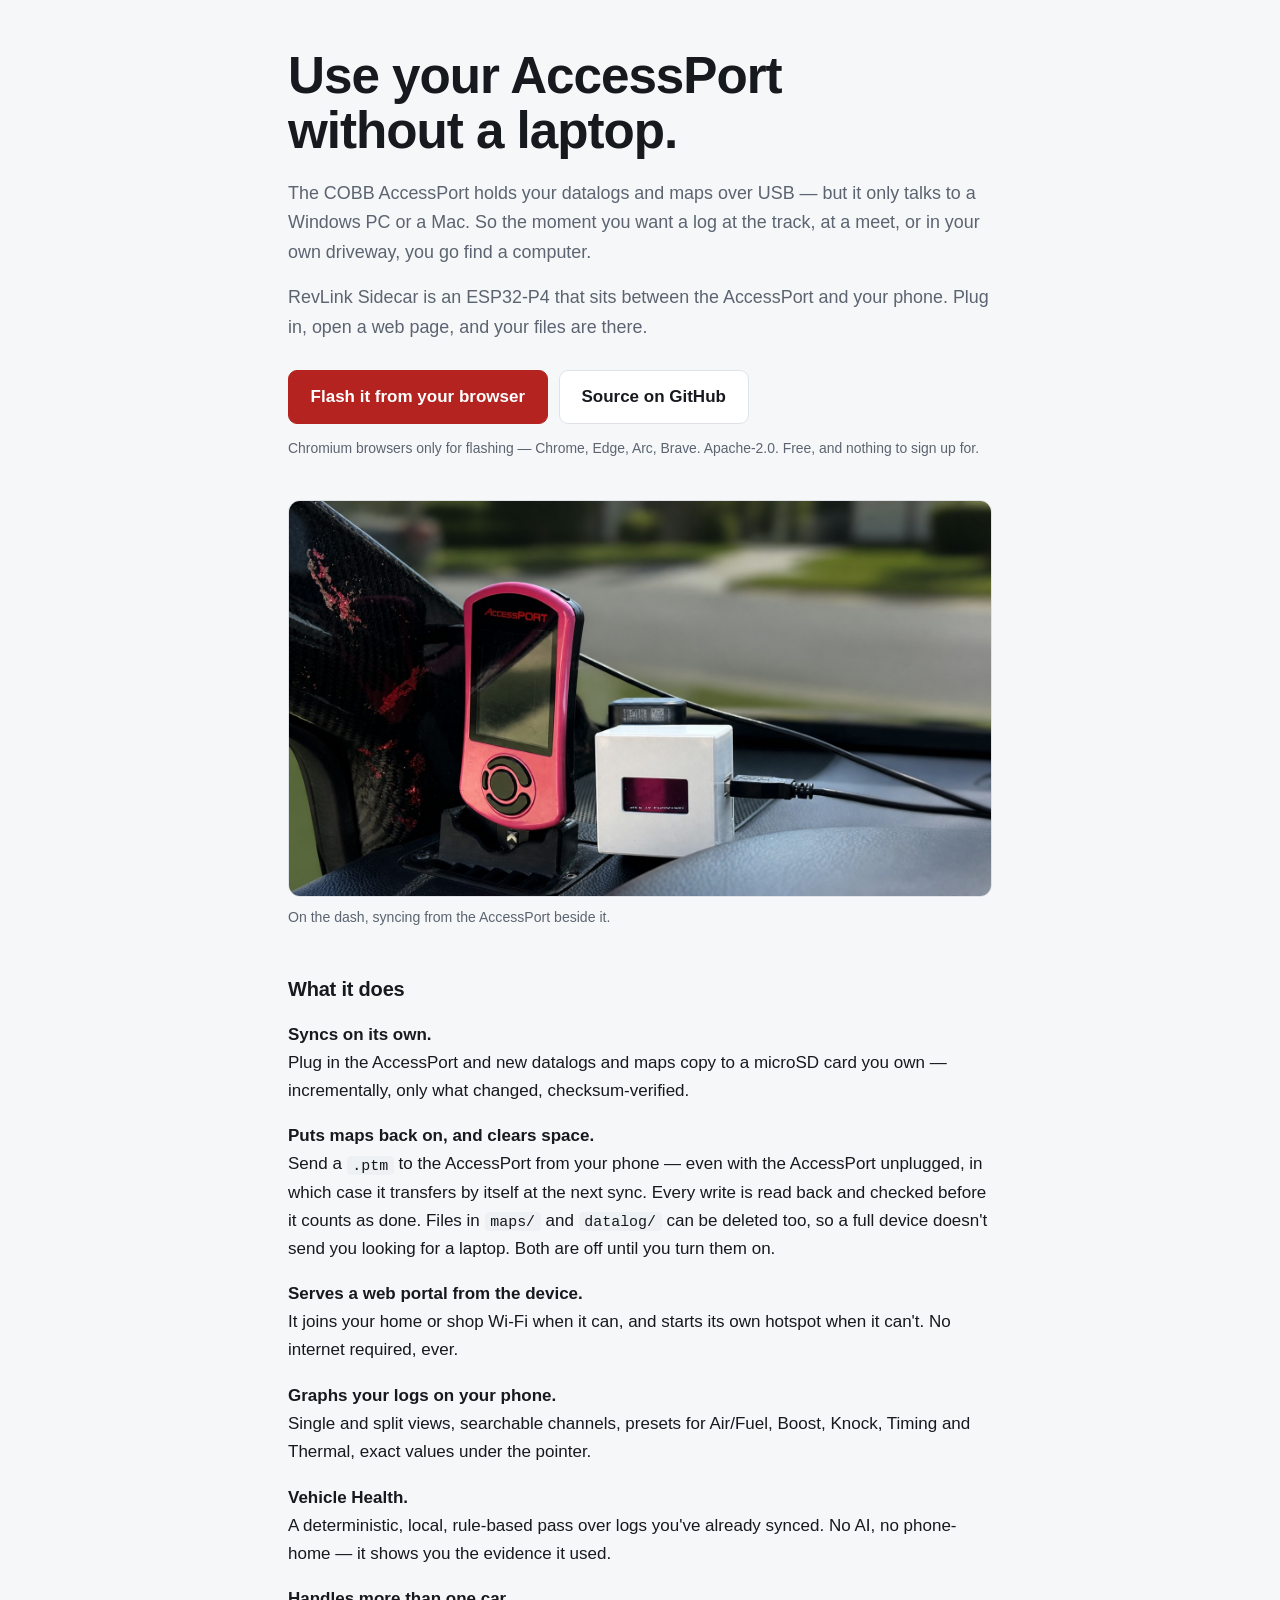
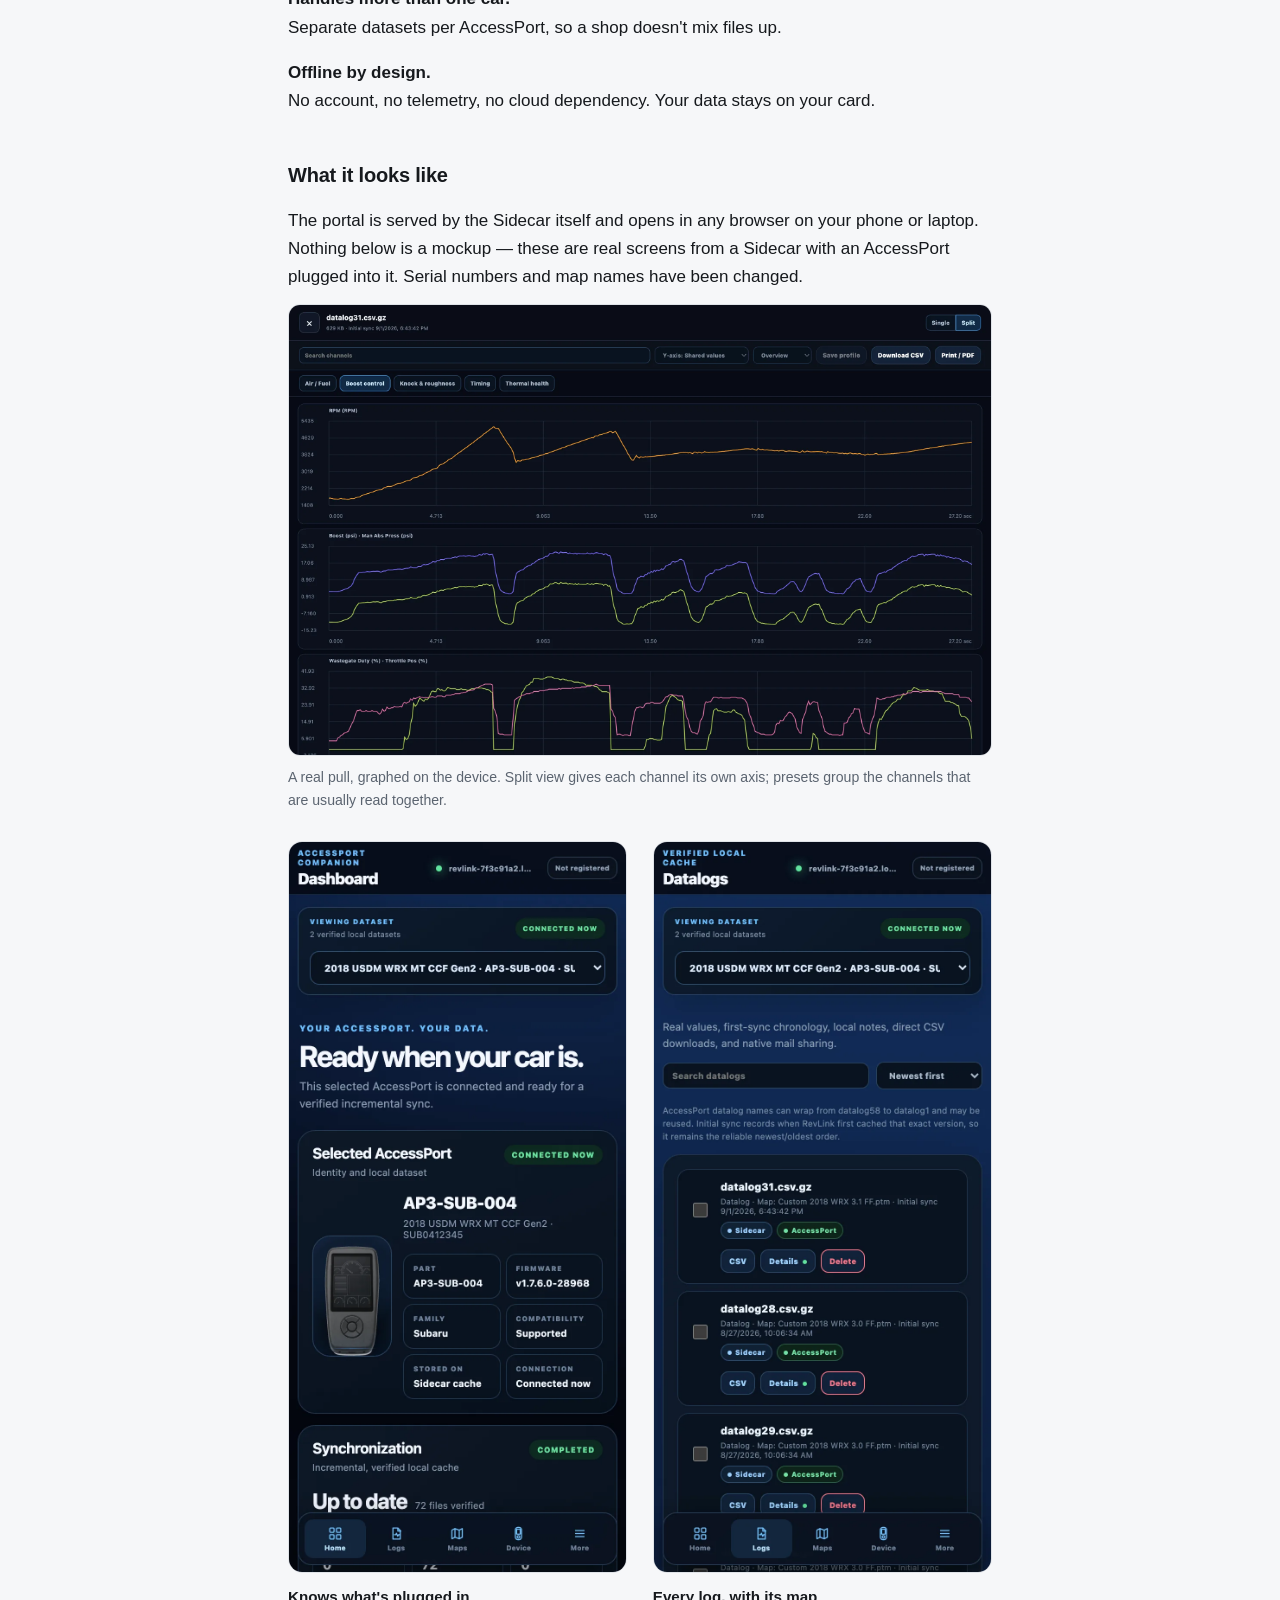
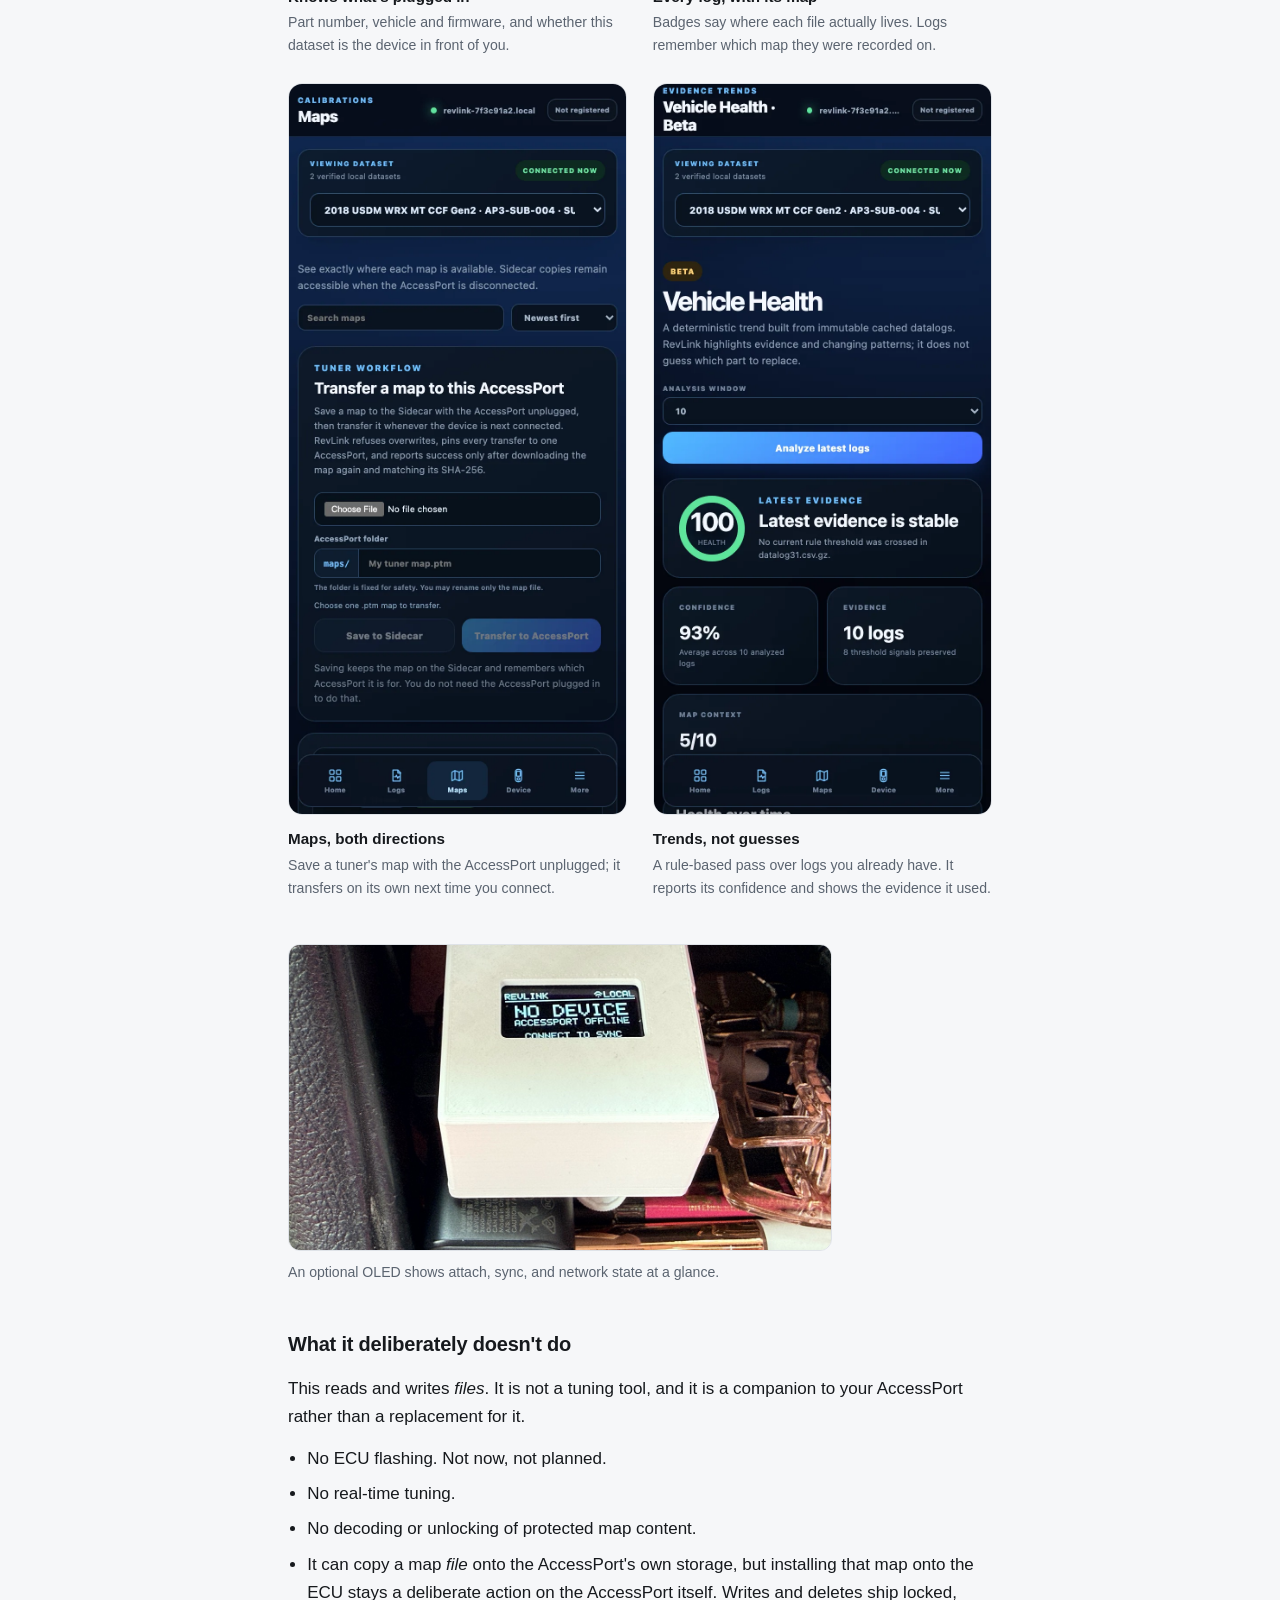
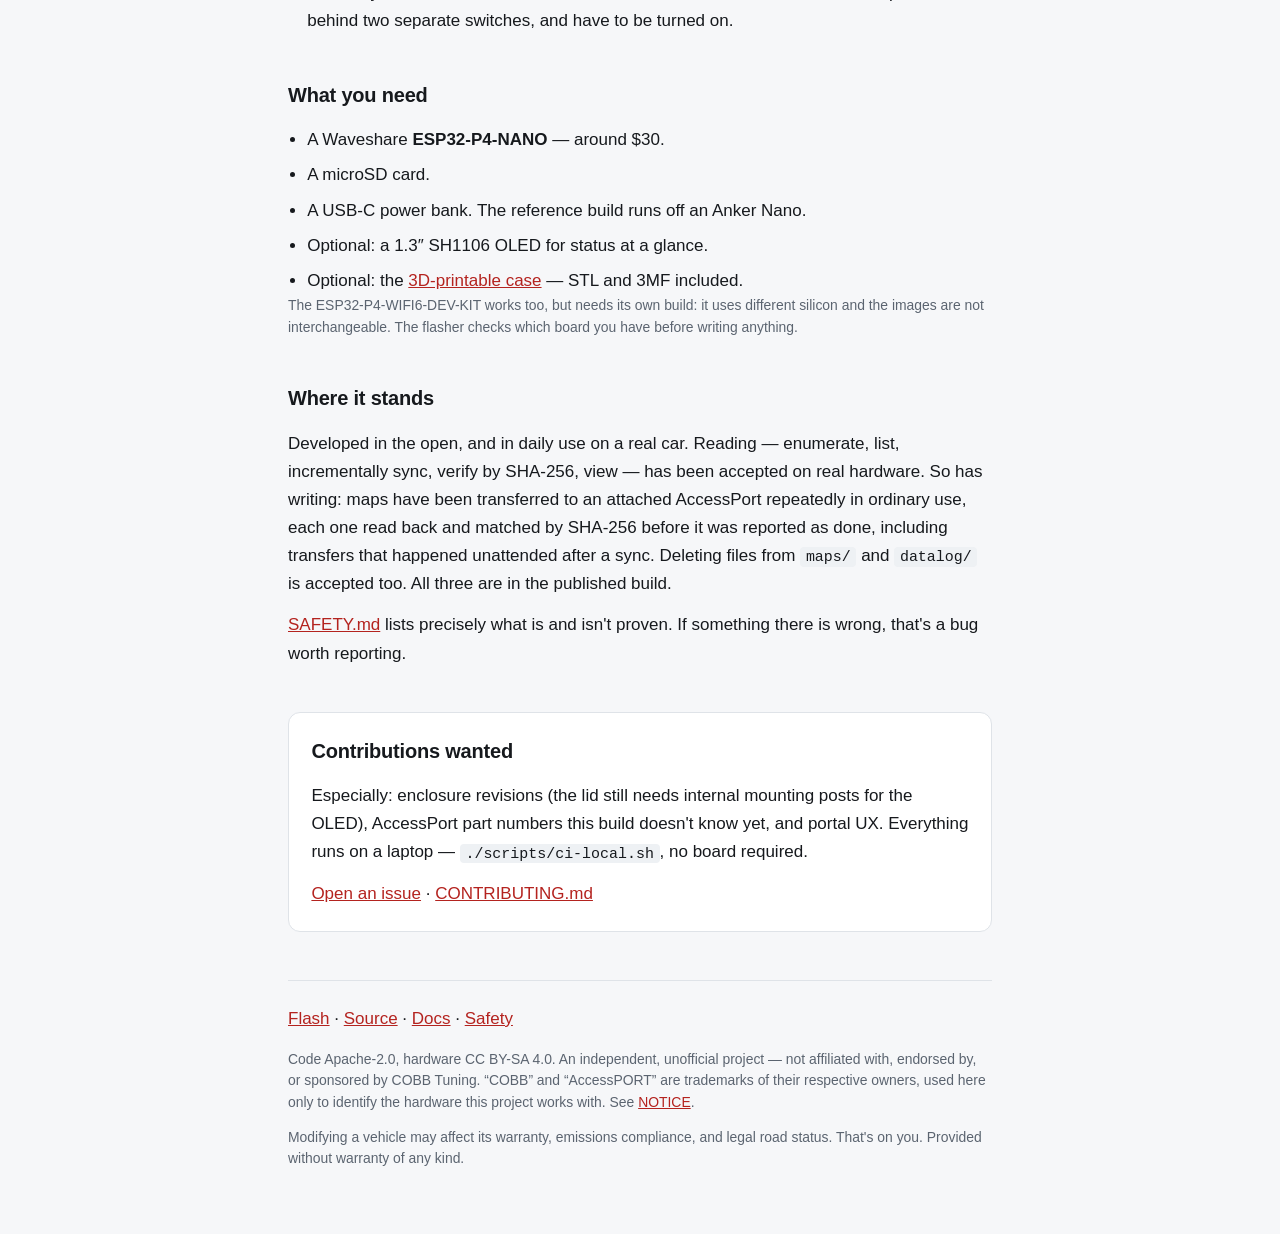
==== web/site/index.html @ 5ae6c4ac "Show the portal on the landing page The page described the software and showed only the hardware, so" ====
<!doctype html>
<html lang="en">
<head>
<meta charset="utf-8">
<meta name="viewport" content="width=device-width, initial-scale=1">
<title>RevLink Sidecar — use your AccessPort without a laptop</title>
<meta name="description" content="An open-source ESP32-P4 that syncs your COBB AccessPort datalogs and maps to microSD and serves them to your phone. No PC, no cloud.">
<meta property="og:title" content="RevLink Sidecar">
<meta property="og:description" content="Use your AccessPort without a laptop. Open-source ESP32-P4 firmware, 3D-printable case, flash it from your browser.">
<meta property="og:type" content="website">
<meta property="og:image" content="assets/sidecar-hero.jpg">
<meta name="twitter:card" content="summary_large_image">
<link rel="stylesheet" href="style.css">
</head>
<body>

<main>

  <header class="hero">
    <h1>Use your AccessPort<br>without a laptop.</h1>
    <p class="lede">
      The COBB AccessPort holds your datalogs and maps over USB — but it only
      talks to a Windows PC or a Mac. So the moment you want a log at the
      track, at a meet, or in your own driveway, you go find a computer.
    </p>
    <p class="lede">
      RevLink Sidecar is an ESP32-P4 that sits between the AccessPort and your
      phone. Plug in, open a web page, and your files are there.
    </p>

    <div class="cta">
      <a class="button primary" href="flash/">Flash it from your browser</a>
      <a class="button" href="https://github.com/noelmom/revlink-sidecar">Source on GitHub</a>
    </div>
    <p class="fine">
      Chromium browsers only for flashing — Chrome, Edge, Arc, Brave.
      Apache-2.0. Free, and nothing to sign up for.
    </p>
  </header>

  <figure class="shot">
    <img src="assets/sidecar-hero.jpg" width="1600" height="900"
         alt="A RevLink Sidecar in a printed white case sitting on a car's dashboard next to a pink COBB AccessPort, connected by a USB cable.">
    <figcaption>On the dash, syncing from the AccessPort beside it.</figcaption>
  </figure>

  <section>
    <h2>What it does</h2>
    <ul class="features">
      <li>
        <strong>Syncs on its own.</strong>
        Plug in the AccessPort and new datalogs and maps copy to a microSD card
        you own — incrementally, only what changed, checksum-verified.
      </li>
      <li>
        <strong>Puts maps back on, and clears space.</strong>
        Send a <code>.ptm</code> to the AccessPort from your phone — even with
        the AccessPort unplugged, in which case it transfers by itself at the
        next sync. Every write is read back and checked before it counts as
        done. Files in <code>maps/</code> and <code>datalog/</code> can be
        deleted too, so a full device doesn't send you looking for a laptop.
        Both are off until you turn them on.
      </li>
      <li>
        <strong>Serves a web portal from the device.</strong>
        It joins your home or shop Wi-Fi when it can, and starts its own
        hotspot when it can't. No internet required, ever.
      </li>
      <li>
        <strong>Graphs your logs on your phone.</strong>
        Single and split views, searchable channels, presets for Air/Fuel,
        Boost, Knock, Timing and Thermal, exact values under the pointer.
      </li>
      <li>
        <strong>Vehicle Health.</strong>
        A deterministic, local, rule-based pass over logs you've already
        synced. No AI, no phone-home — it shows you the evidence it used.
      </li>
      <li>
        <strong>Handles more than one car.</strong>
        Separate datasets per AccessPort, so a shop doesn't mix files up.
      </li>
      <li>
        <strong>Offline by design.</strong>
        No account, no telemetry, no cloud dependency. Your data stays on your
        card.
      </li>
    </ul>
  </section>

  <section>
    <h2>What it looks like</h2>
    <p>
      The portal is served by the Sidecar itself and opens in any browser on
      your phone or laptop. Nothing below is a mockup — these are real screens
      from a Sidecar with an AccessPort plugged into it. Serial numbers and map
      names have been changed.
    </p>

    <figure class="shot wide">
      <img src="assets/ui-graph.webp" width="2000" height="1281" loading="lazy"
           alt="The datalog grapher showing three stacked charts from one pull: RPM climbing through two gear changes, boost and manifold pressure, and wastegate duty against throttle position.">
      <figcaption>
        A real pull, graphed on the device. Split view gives each channel its
        own axis; presets group the channels that are usually read together.
      </figcaption>
    </figure>

    <ul class="screens">
      <li>
        <img src="assets/ui-dashboard.webp" width="780" height="1688" loading="lazy"
             alt="Dashboard showing the connected AccessPort, its part number, vehicle and firmware, and a completed synchronization of 72 verified files.">
        <span class="cap"><strong>Knows what's plugged in</strong>
          Part number, vehicle and firmware, and whether this dataset is the
          device in front of you.</span>
      </li>
      <li>
        <img src="assets/ui-datalogs.webp" width="780" height="1688" loading="lazy"
             alt="Datalog list, each row badged Sidecar and AccessPort, showing which map each log was recorded on, with CSV, Details and Delete buttons.">
        <span class="cap"><strong>Every log, with its map</strong>
          Badges say where each file actually lives. Logs remember which map
          they were recorded on.</span>
      </li>
      <li>
        <img src="assets/ui-maps.webp" width="780" height="1688" loading="lazy"
             alt="Maps tab with a tuner workflow card: choose a .ptm file, save it to the Sidecar, or transfer it to the connected AccessPort.">
        <span class="cap"><strong>Maps, both directions</strong>
          Save a tuner's map with the AccessPort unplugged; it transfers on its
          own next time you connect.</span>
      </li>
      <li>
        <img src="assets/ui-health.webp" width="780" height="1688" loading="lazy"
             alt="Vehicle Health showing a health score of 100, 93 percent confidence across 10 analyzed logs, and 8 preserved threshold signals.">
        <span class="cap"><strong>Trends, not guesses</strong>
          A rule-based pass over logs you already have. It reports its
          confidence and shows the evidence it used.</span>
      </li>
    </ul>
  </section>

  <figure class="shot narrow">
    <img src="assets/sidecar-oled.jpg" width="1200" height="900" loading="lazy"
         alt="Close-up of the printed case showing a small OLED reading REVLINK, NO DEVICE, ACCESSPORT OFFLINE, CONNECT TO SYNC.">
    <figcaption>An optional OLED shows attach, sync, and network state at a glance.</figcaption>
  </figure>

  <section>
    <h2>What it deliberately doesn't do</h2>
    <p>
      This reads and writes <em>files</em>. It is not a tuning tool, and it is
      a companion to your AccessPort rather than a replacement for it.
    </p>
    <ul class="plain">
      <li>No ECU flashing. Not now, not planned.</li>
      <li>No real-time tuning.</li>
      <li>No decoding or unlocking of protected map content.</li>
      <li>
        It can copy a map <em>file</em> onto the AccessPort's own storage, but
        installing that map onto the ECU stays a deliberate action on the
        AccessPort itself. Writes and deletes ship locked, behind two separate
        switches, and have to be turned on.
      </li>
    </ul>
  </section>

  <section>
    <h2>What you need</h2>
    <ul class="plain">
      <li>A Waveshare <strong>ESP32-P4-NANO</strong> — around $30.</li>
      <li>A microSD card.</li>
      <li>A USB-C power bank. The reference build runs off an Anker Nano.</li>
      <li>Optional: a 1.3&Prime; SH1106 OLED for status at a glance.</li>
      <li>
        Optional: the
        <a href="https://github.com/noelmom/revlink-sidecar/tree/main/hardware/nano-enclosure">3D-printable case</a>
        — STL and 3MF included.
      </li>
    </ul>
    <p class="fine">
      The ESP32-P4-WIFI6-DEV-KIT works too, but needs its own build: it uses
      different silicon and the images are not interchangeable. The flasher
      checks which board you have before writing anything.
    </p>
  </section>

  <section>
    <h2>Where it stands</h2>
    <p>
      Developed in the open, and in daily use on a real car. Reading —
      enumerate, list, incrementally sync, verify by SHA-256, view — has been
      accepted on real hardware. So has writing: maps have been transferred to
      an attached AccessPort repeatedly in ordinary use, each one read back and
      matched by SHA-256 before it was reported as done, including transfers
      that happened unattended after a sync. Deleting files from
      <code>maps/</code> and <code>datalog/</code> is accepted too. All three
      are in the published build.
    </p>
    <p>
      <a href="https://github.com/noelmom/revlink-sidecar/blob/main/SAFETY.md">SAFETY.md</a>
      lists precisely what is and isn't proven. If something there is wrong,
      that's a bug worth reporting.
    </p>
  </section>

  <section class="help">
    <h2>Contributions wanted</h2>
    <p>
      Especially: enclosure revisions (the lid still needs internal mounting
      posts for the OLED), AccessPort part numbers this build doesn't know
      yet, and portal UX. Everything runs on a laptop —
      <code>./scripts/ci-local.sh</code>, no board required.
    </p>
    <p>
      <a href="https://github.com/noelmom/revlink-sidecar/issues">Open an issue</a>
      ·
      <a href="https://github.com/noelmom/revlink-sidecar/blob/main/CONTRIBUTING.md">CONTRIBUTING.md</a>
    </p>
  </section>

  <footer>
    <p>
      <a href="flash/">Flash</a> ·
      <a href="https://github.com/noelmom/revlink-sidecar">Source</a> ·
      <a href="https://github.com/noelmom/revlink-sidecar/tree/main/docs">Docs</a> ·
      <a href="https://github.com/noelmom/revlink-sidecar/blob/main/SAFETY.md">Safety</a>
    </p>
    <p class="fine">
      Code Apache-2.0, hardware CC BY-SA 4.0. An independent, unofficial
      project — not affiliated with, endorsed by, or sponsored by COBB Tuning.
      &ldquo;COBB&rdquo; and &ldquo;AccessPORT&rdquo; are trademarks of their
      respective owners, used here only to identify the hardware this project
      works with. See
      <a href="https://github.com/noelmom/revlink-sidecar/blob/main/NOTICE">NOTICE</a>.
    </p>
    <p class="fine">
      Modifying a vehicle may affect its warranty, emissions compliance, and
      legal road status. That's on you. Provided without warranty of any kind.
    </p>
  </footer>

</main>
</body>
</html>
---- web/site/style.css ----
:root {
  color-scheme: light dark;
  --bg: #f6f7f9;
  --panel: #ffffff;
  --ink: #16191d;
  --muted: #5b6470;
  --line: #dfe3e8;
  --accent: #b4231f;
  --accent-ink: #ffffff;
  --code: #eef1f4;
}

@media (prefers-color-scheme: dark) {
  :root {
    --bg: #14171a;
    --panel: #1c2024;
    --ink: #e8eaed;
    --muted: #98a2ae;
    --line: #2c3238;
    --accent: #e04a44;
    --accent-ink: #14171a;
    --code: #23282d;
  }
}

* { box-sizing: border-box; }

body {
  margin: 0;
  padding: 3rem 1.25rem 4rem;
  background: var(--bg);
  color: var(--ink);
  font: 17px/1.65 -apple-system, BlinkMacSystemFont, "Segoe UI", Roboto,
    "Helvetica Neue", Arial, sans-serif;
}

main { max-width: 44rem; margin: 0 auto; }

.hero { margin-bottom: 2.5rem; }

h1 {
  font-size: clamp(2.1rem, 6vw, 3.2rem);
  line-height: 1.08;
  letter-spacing: -0.02em;
  margin: 0 0 1.25rem;
}

h2 {
  font-size: 1.25rem;
  letter-spacing: -0.01em;
  margin: 0 0 .9rem;
}

.lede {
  font-size: 1.12rem;
  color: var(--muted);
  margin: 0 0 1rem;
}

section { margin-bottom: 2.75rem; }

p { margin: 0 0 .85rem; }
p:last-child { margin-bottom: 0; }

a { color: var(--accent); }

.cta {
  display: flex;
  gap: .7rem;
  flex-wrap: wrap;
  margin: 1.75rem 0 .85rem;
}

.button {
  display: inline-block;
  font-weight: 650;
  text-decoration: none;
  padding: .75rem 1.35rem;
  border-radius: 9px;
  border: 1px solid var(--line);
  background: var(--panel);
  color: var(--ink);
}

.button:hover { border-color: var(--muted); }

.button.primary {
  background: var(--accent);
  border-color: var(--accent);
  color: var(--accent-ink);
}

.shot {
  margin: 0 0 2.75rem;
}

.shot img {
  display: block;
  width: 100%;
  height: auto;
  border-radius: 12px;
  border: 1px solid var(--line);
}

.shot.narrow { max-width: 34rem; }

/* Screenshot tour. The phone shots are tall and narrow, so they go in a grid
   that collapses to one column rather than being scaled down until the text
   inside them is unreadable. */
.screens {
  display: grid;
  gap: 1.6rem;
  grid-template-columns: repeat(auto-fit, minmax(15rem, 1fr));
  margin: 0;
  padding: 0;
  list-style: none;
}

.screens li { margin: 0; }

.screens img {
  display: block;
  width: 100%;
  height: auto;
  border-radius: 14px;
  border: 1px solid var(--line);
  background: #0a0f16;
}

.screens .cap {
  display: block;
  margin-top: .7rem;
  font-size: .88rem;
  color: var(--muted);
}

.screens .cap strong {
  display: block;
  color: var(--ink);
  font-size: .95rem;
  margin-bottom: .15rem;
}

/* The grapher is a wide shot; give it the full column above the phone grid. */
.shot.wide { margin-bottom: 1.8rem; }

figcaption {
  margin-top: .6rem;
  font-size: .88rem;
  color: var(--muted);
}

ul.features {
  list-style: none;
  margin: 0;
  padding: 0;
  display: grid;
  gap: 1.1rem;
}

ul.features strong { display: block; }

ul.plain { margin: 0; padding-left: 1.2rem; }
ul.plain li { margin-bottom: .45rem; }
ul.plain li:last-child { margin-bottom: 0; }

code {
  background: var(--code);
  padding: .12em .38em;
  border-radius: 4px;
  font-family: ui-monospace, SFMono-Regular, Menlo, Consolas, monospace;
  font-size: .88em;
}

.help {
  background: var(--panel);
  border: 1px solid var(--line);
  border-radius: 12px;
  padding: 1.4rem;
}

.fine {
  font-size: .87rem;
  color: var(--muted);
  line-height: 1.55;
}

footer {
  border-top: 1px solid var(--line);
  padding-top: 1.5rem;
  margin-top: 3rem;
}

footer p:first-child { margin-bottom: 1rem; }
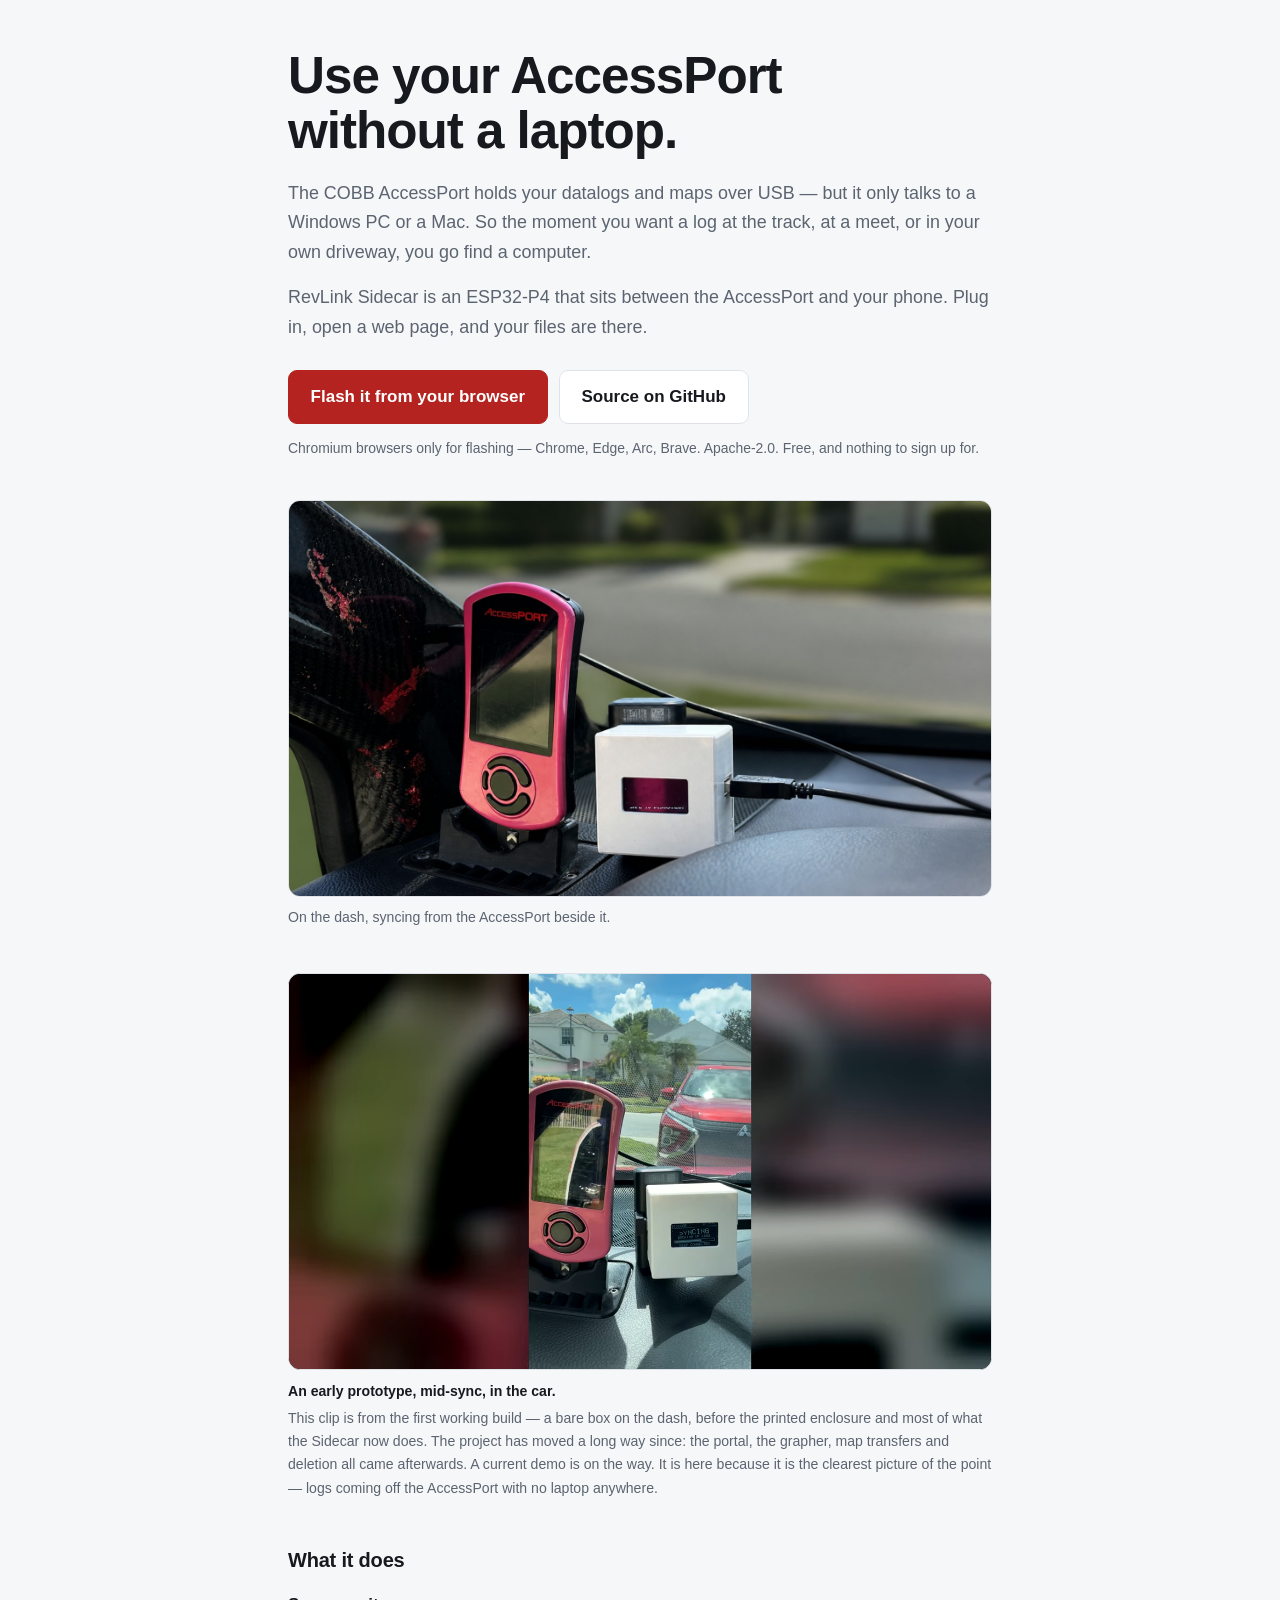
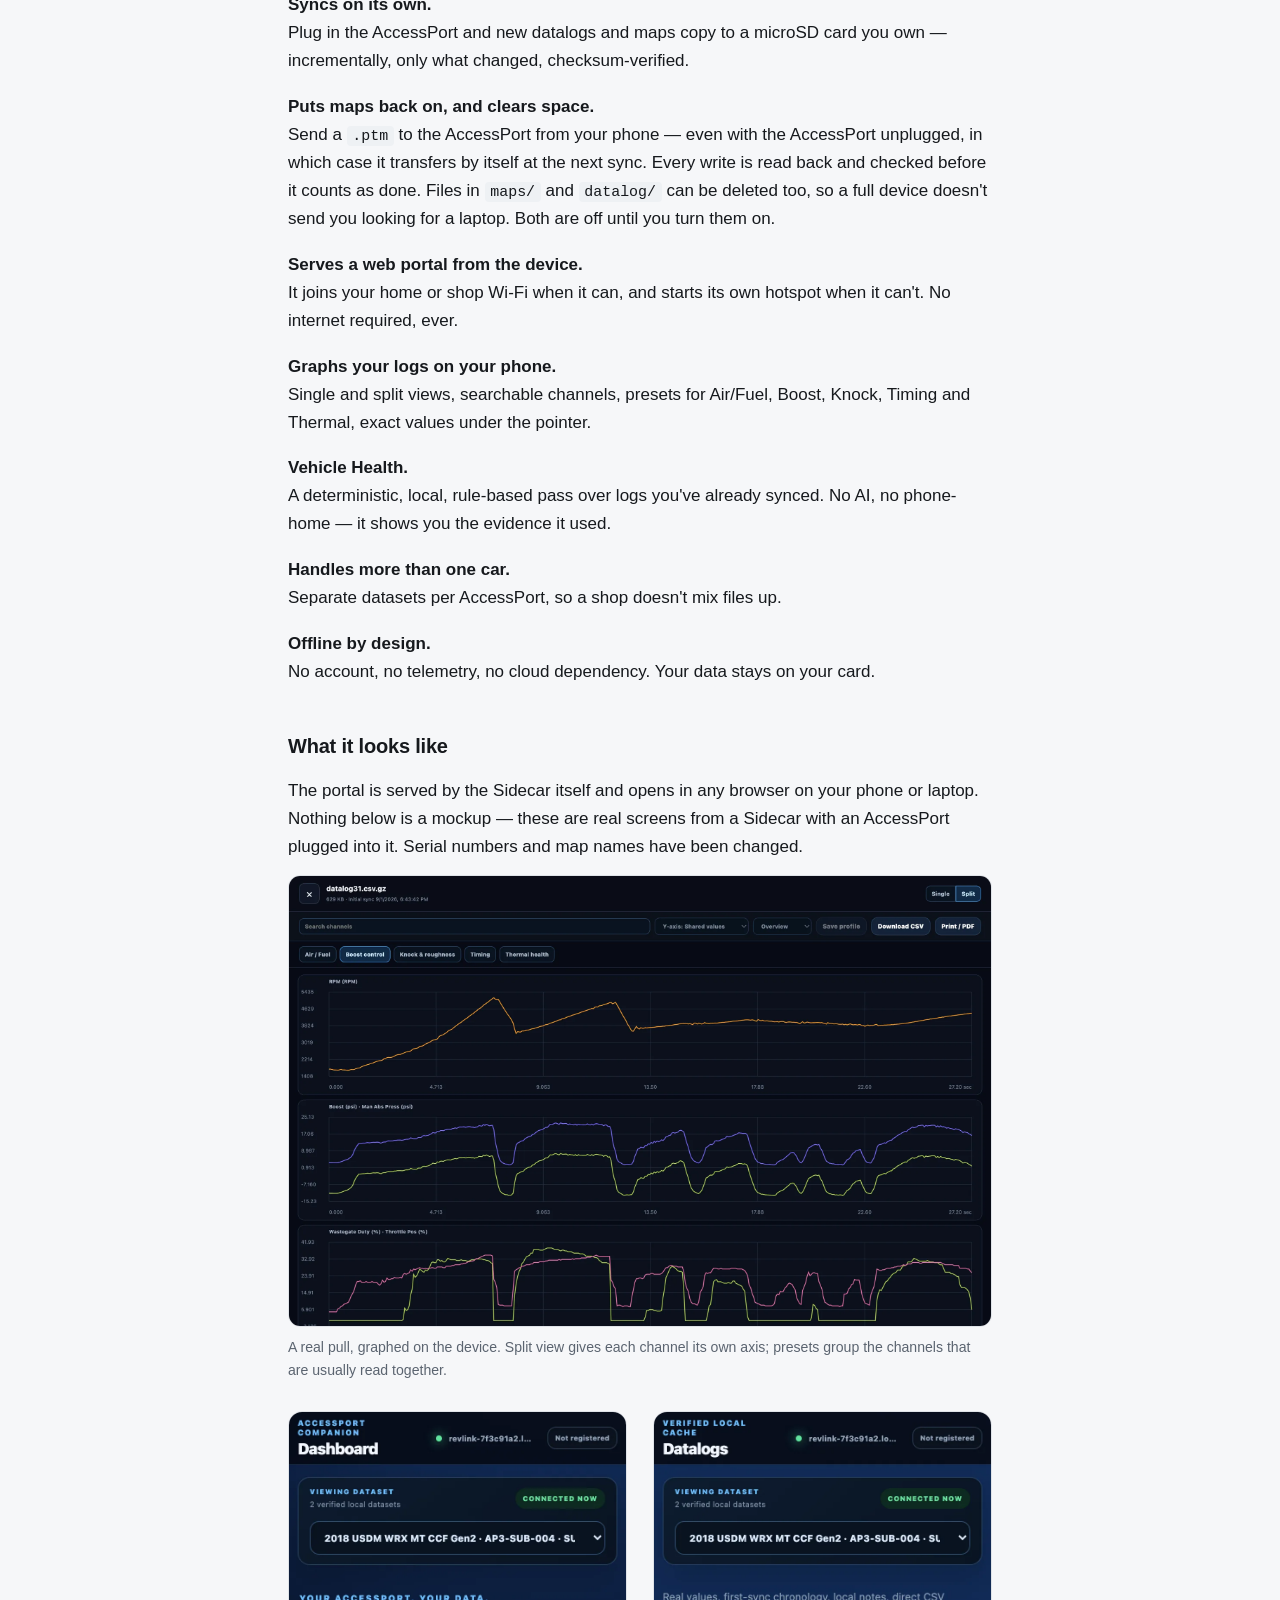
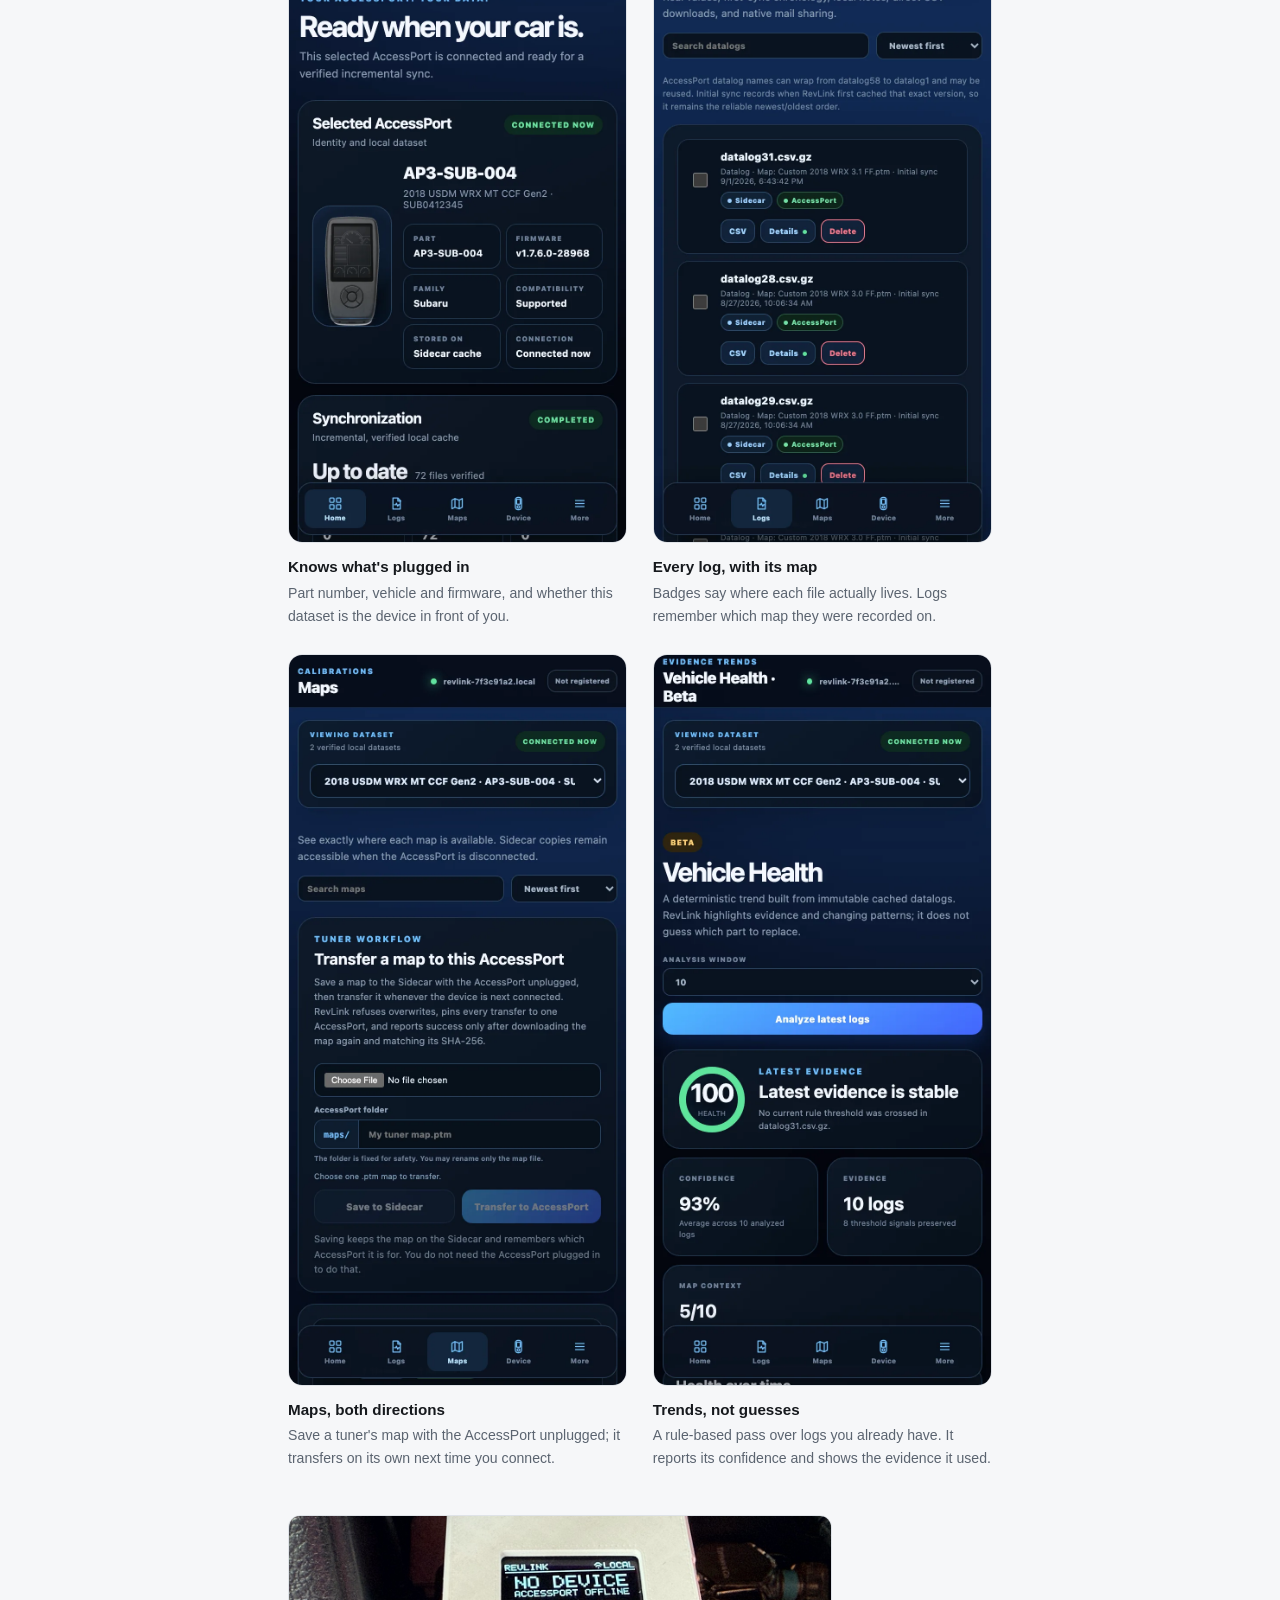
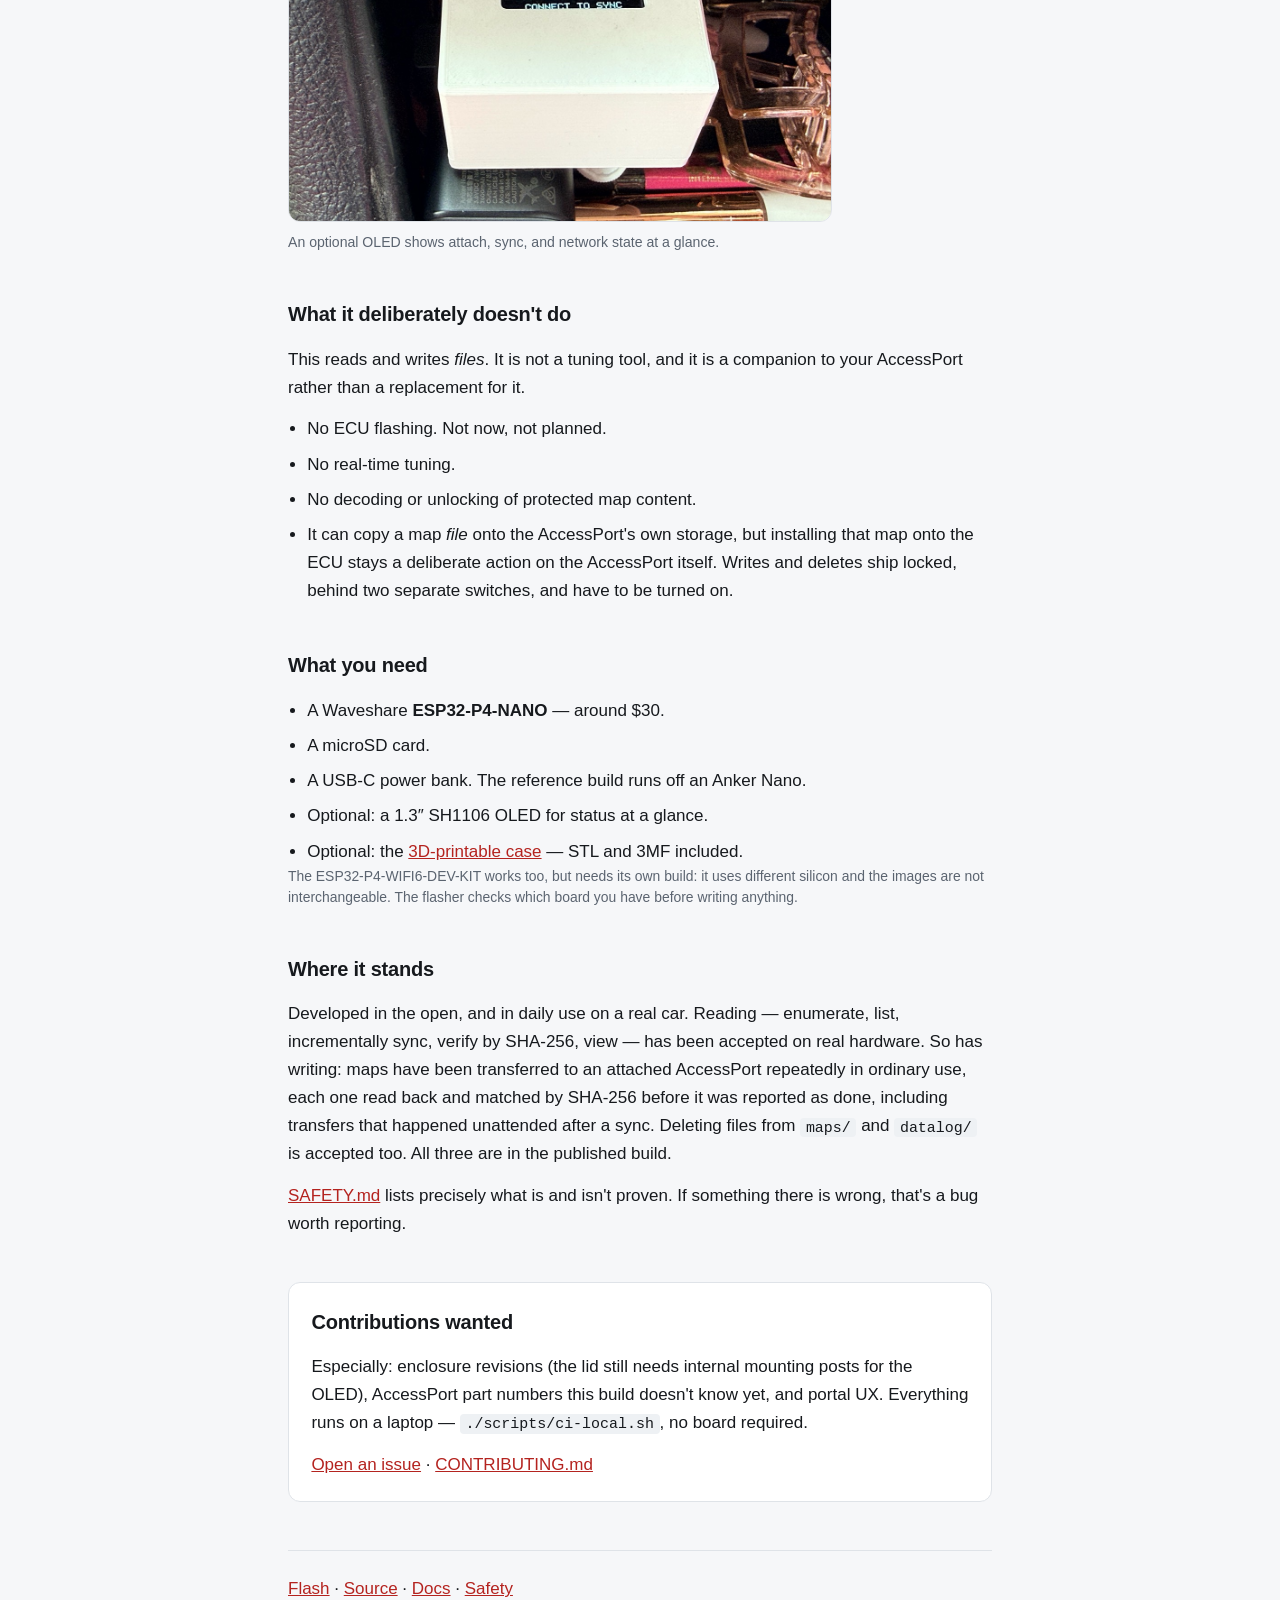
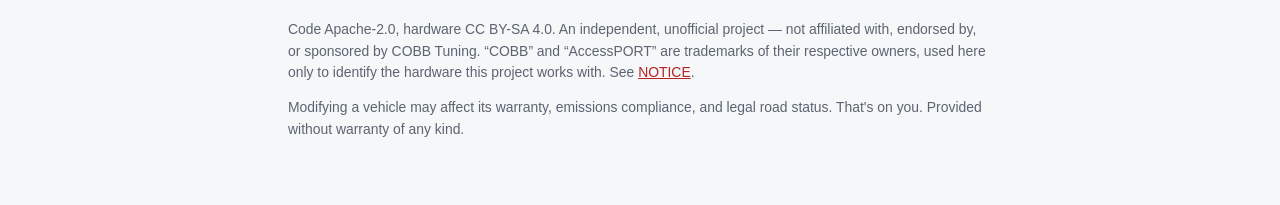
==== commit bee7413e: "Put the sync clip on the landing page, labelled as the early build it is Nine seconds of a Sidecar o" ====
--- a/web/site/index.html
+++ b/web/site/index.html
@@ -44,6 +44,28 @@
     <figcaption>On the dash, syncing from the AccessPort beside it.</figcaption>
   </figure>
 
+  <figure class="shot clip">
+    <video
+      poster="assets/sidecar-sync-poster.webp"
+      width="1280" height="720"
+      autoplay muted loop playsinline preload="metadata"
+      aria-label="A Sidecar prototype on a car dashboard, cabled to a COBB AccessPort. Its small display reads REVLINK, SYNCING, BACKING UP LOGS, with a progress bar and the words KEEP CONNECTED.">
+      <source src="assets/sidecar-sync.webm" type="video/webm">
+      <source src="assets/sidecar-sync.mp4" type="video/mp4">
+      A Sidecar syncing from an AccessPort in a car, its display reading
+      SYNCING — BACKING UP LOGS.
+    </video>
+    <figcaption>
+      <strong>An early prototype, mid-sync, in the car.</strong>
+      This clip is from the first working build — a bare box on the dash, before
+      the printed enclosure and most of what the Sidecar now does. The project
+      has moved a long way since: the portal, the grapher, map transfers and
+      deletion all came afterwards. A current demo is on the way. It is here
+      because it is the clearest picture of the point — logs coming off the
+      AccessPort with no laptop anywhere.
+    </figcaption>
+  </figure>
+
   <section>
     <h2>What it does</h2>
     <ul class="features">
--- a/web/site/style.css
+++ b/web/site/style.css
@@ -104,6 +104,21 @@
 
 .shot.narrow { max-width: 34rem; }
 
+.shot.clip video {
+  display: block;
+  width: 100%;
+  height: auto;
+  border-radius: 12px;
+  border: 1px solid var(--line);
+  background: #000;
+}
+
+.shot.clip figcaption strong {
+  display: block;
+  color: var(--ink);
+  margin-bottom: .25rem;
+}
+
 /* Screenshot tour. The phone shots are tall and narrow, so they go in a grid
    that collapses to one column rather than being scaled down until the text
    inside them is unreadable. */
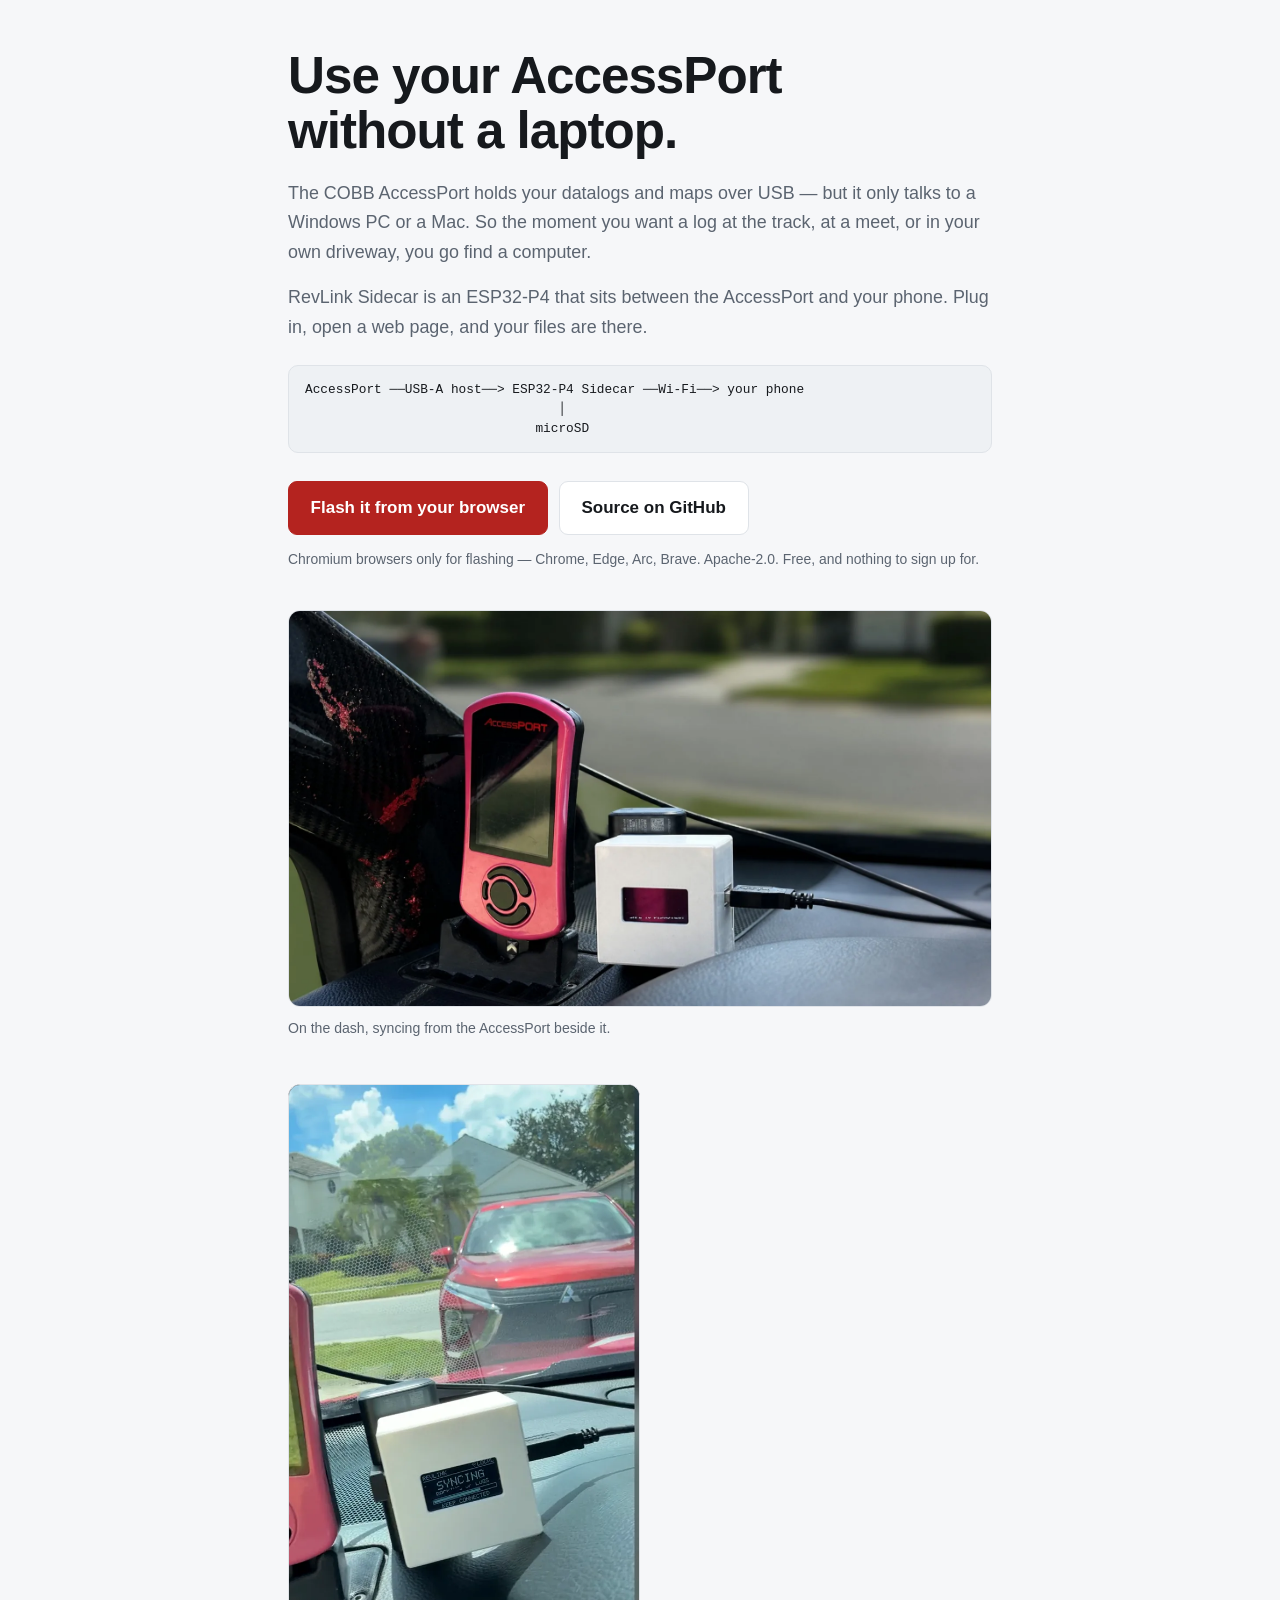
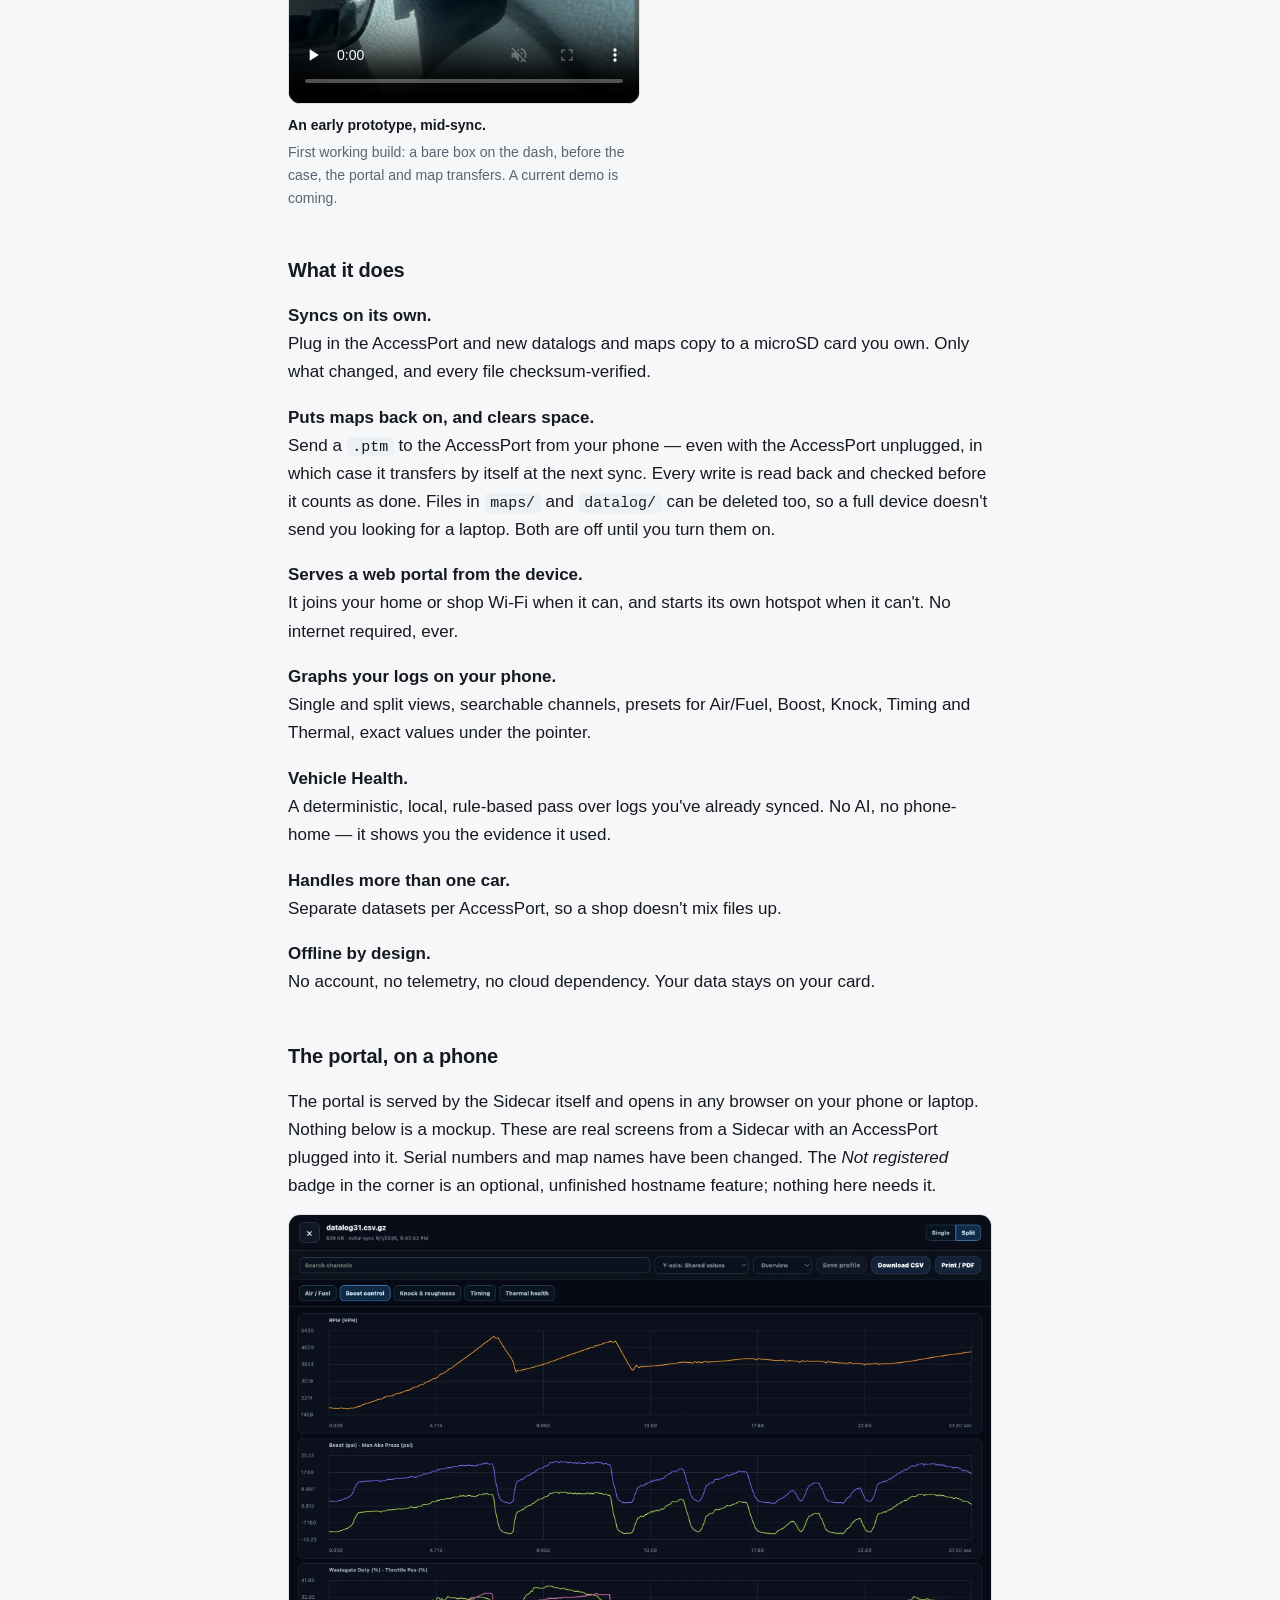
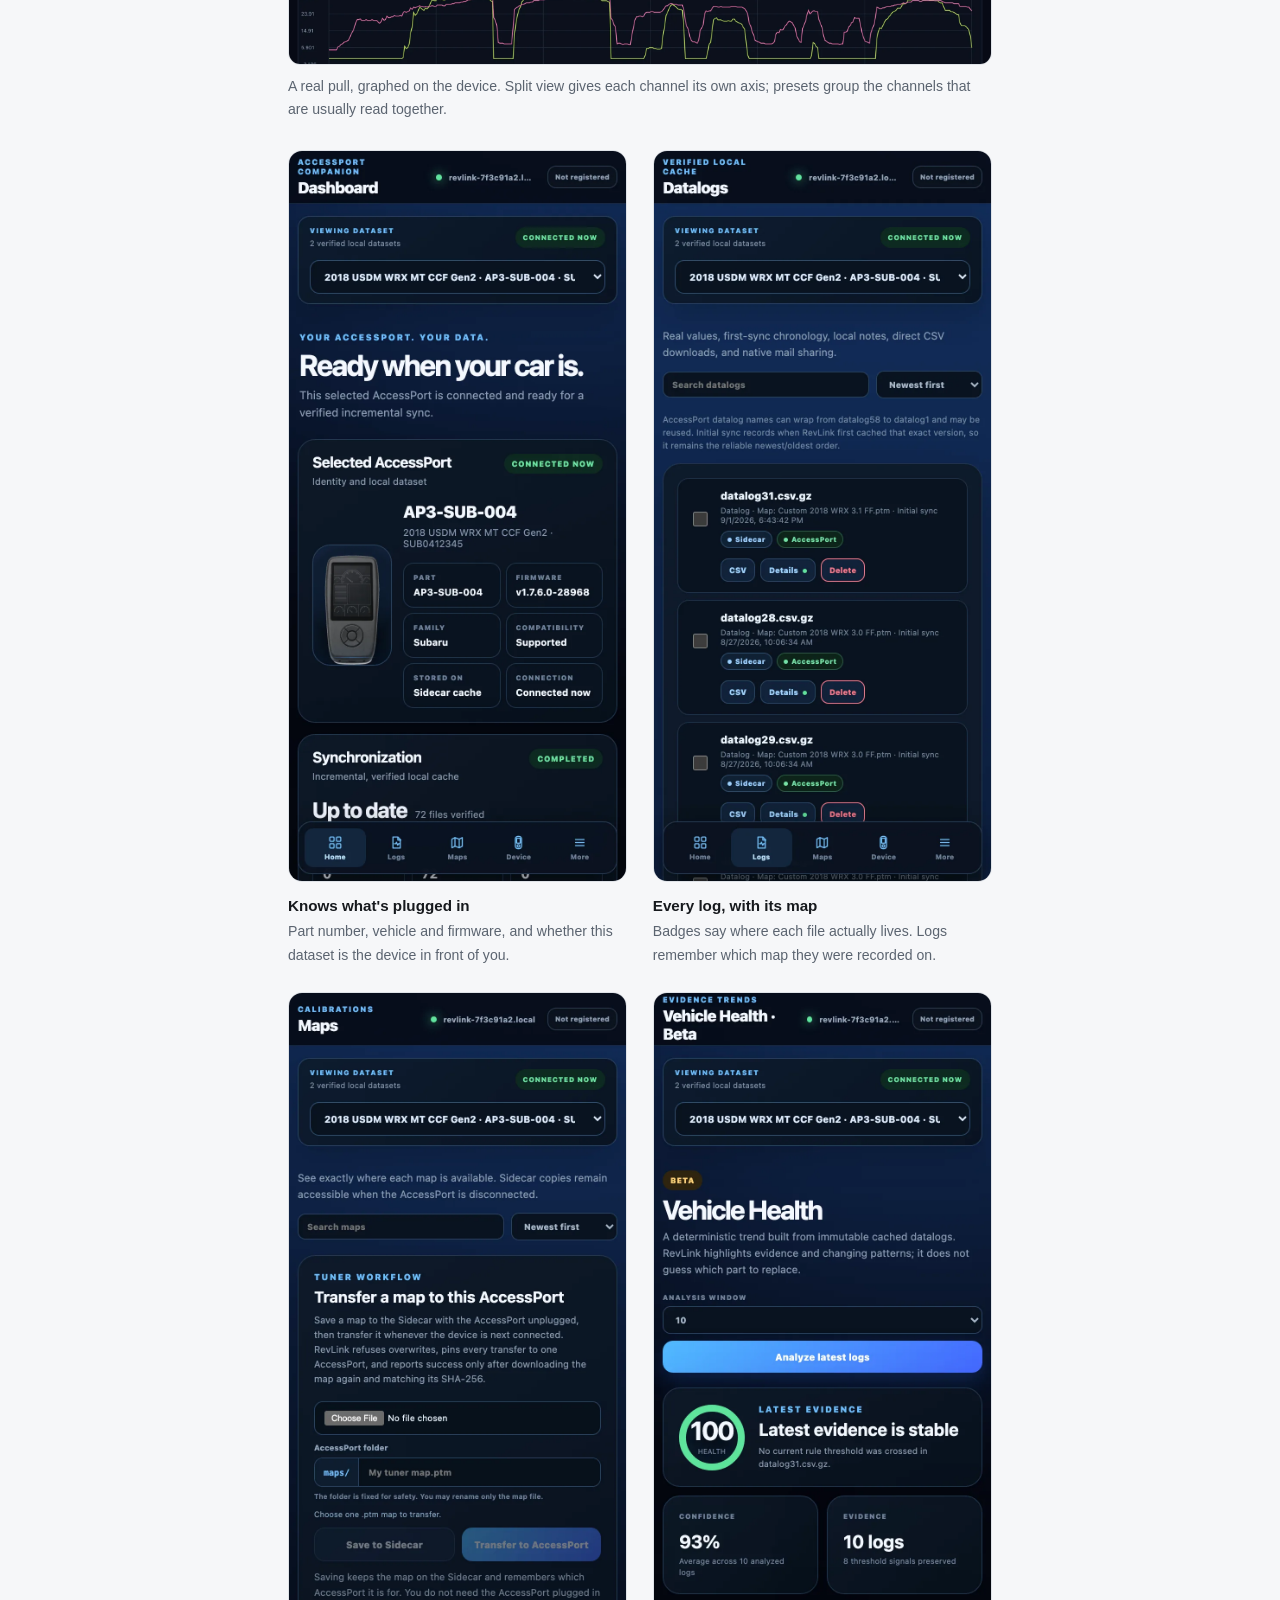
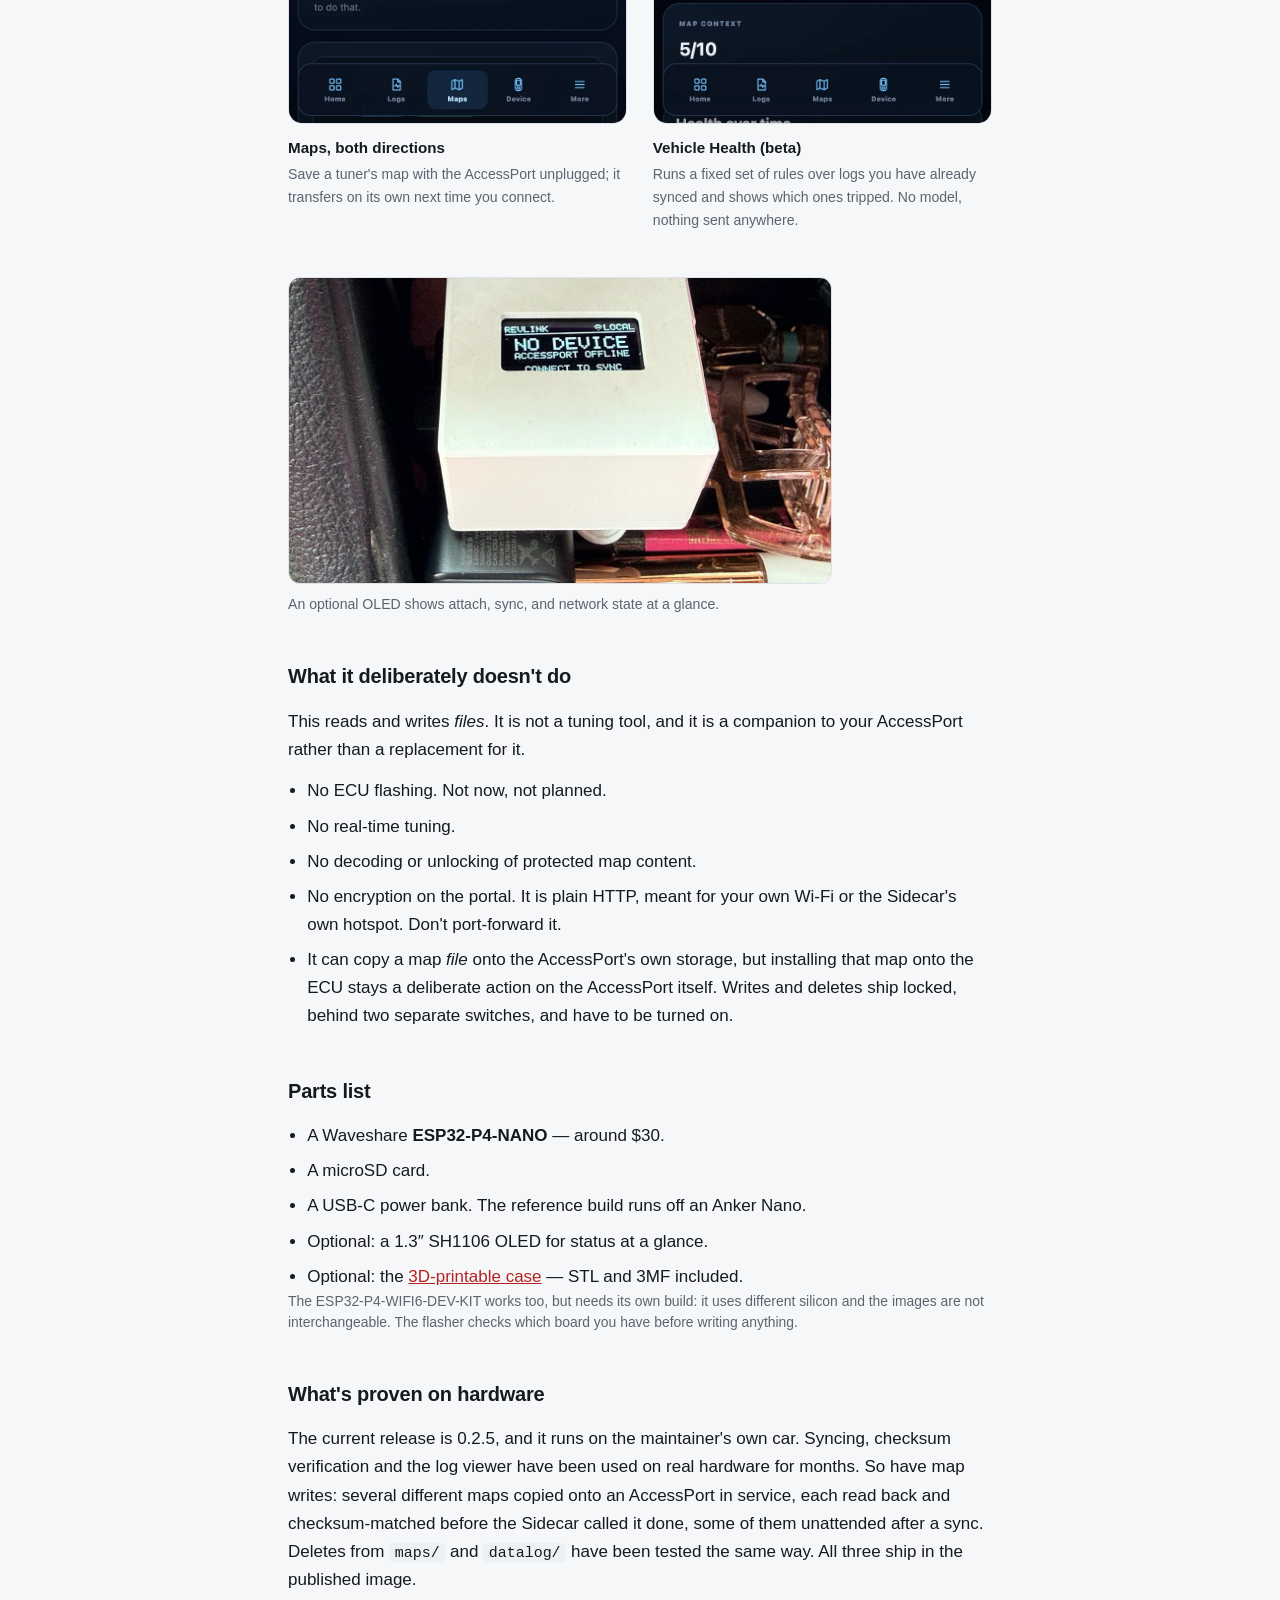
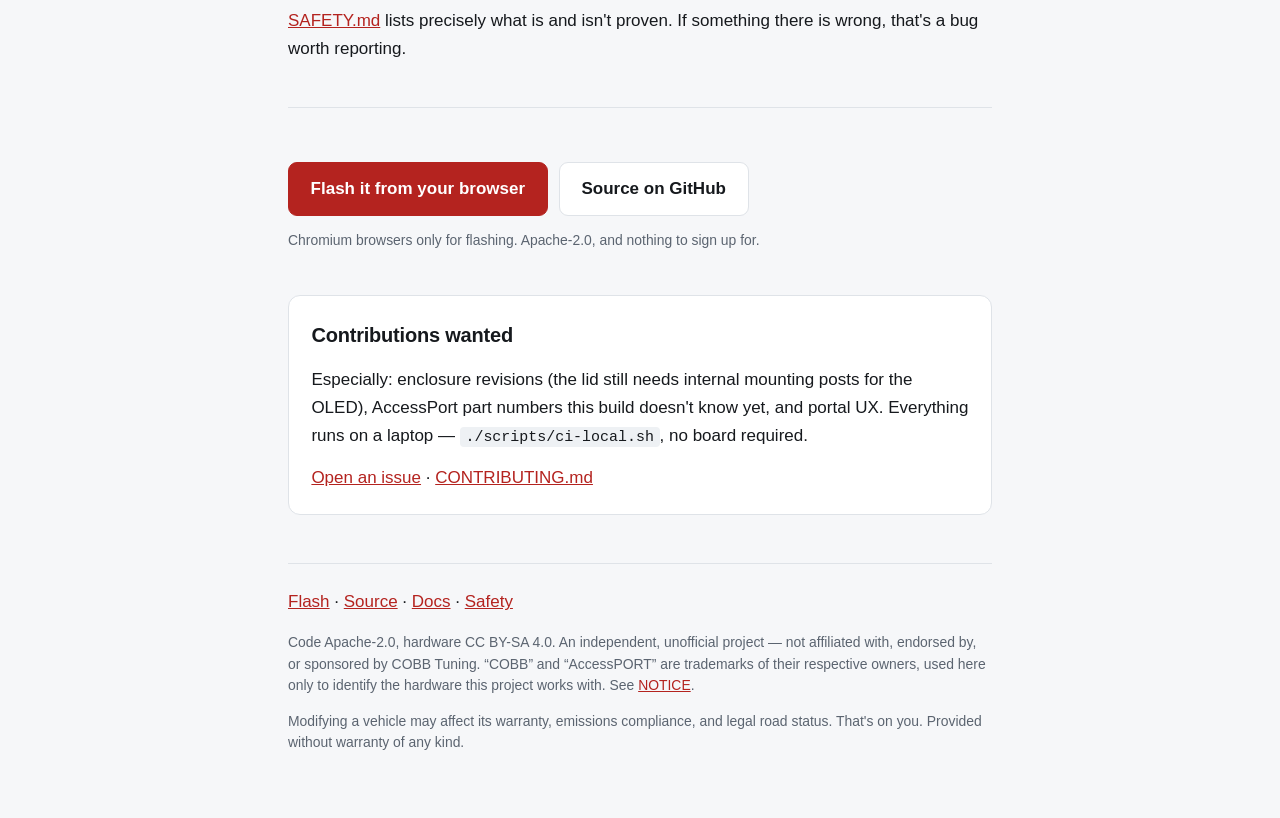
==== commit a50a84dc: "Correct the docs that still described features as pending, and prep for launch Two reviews before pr" ====
--- a/web/site/index.html
+++ b/web/site/index.html
@@ -5,10 +5,18 @@
 <meta name="viewport" content="width=device-width, initial-scale=1">
 <title>RevLink Sidecar — use your AccessPort without a laptop</title>
 <meta name="description" content="An open-source ESP32-P4 that syncs your COBB AccessPort datalogs and maps to microSD and serves them to your phone. No PC, no cloud.">
-<meta property="og:title" content="RevLink Sidecar">
-<meta property="og:description" content="Use your AccessPort without a laptop. Open-source ESP32-P4 firmware, 3D-printable case, flash it from your browser.">
+<link rel="canonical" href="https://revlinkgarage.com/">
+<link rel="icon" href="/assets/favicon.svg" type="image/svg+xml">
+<meta property="og:site_name" content="RevLink Sidecar">
+<meta property="og:url" content="https://revlinkgarage.com/">
+<meta property="og:title" content="RevLink Sidecar — use your AccessPort without a laptop">
+<meta property="og:description" content="Open-source ESP32-P4 firmware that syncs your COBB AccessPort datalogs and maps to a microSD card and serves them to your phone. No PC, no cloud, no account.">
 <meta property="og:type" content="website">
-<meta property="og:image" content="assets/sidecar-hero.jpg">
+<!-- Absolute: most scrapers will not resolve a relative og:image. -->
+<meta property="og:image" content="https://revlinkgarage.com/assets/sidecar-hero.webp">
+<meta property="og:image:width" content="1600">
+<meta property="og:image:height" content="900">
+<meta property="og:image:alt" content="A RevLink Sidecar in a printed white case on a car dashboard, cabled to a pink COBB AccessPort.">
 <meta name="twitter:card" content="summary_large_image">
 <link rel="stylesheet" href="style.css">
 </head>
@@ -28,6 +36,11 @@
       phone. Plug in, open a web page, and your files are there.
     </p>
 
+    <pre class="topology" aria-label="AccessPort connects by USB to the ESP32-P4 Sidecar, which serves your phone's browser over Wi-Fi and stores files on a microSD card.">
+AccessPort ──USB-A host──&gt; ESP32-P4 Sidecar ──Wi-Fi──&gt; your phone
+                                 │
+                              microSD</pre>
+
     <div class="cta">
       <a class="button primary" href="flash/">Flash it from your browser</a>
       <a class="button" href="https://github.com/noelmom/revlink-sidecar">Source on GitHub</a>
@@ -39,7 +52,7 @@
   </header>
 
   <figure class="shot">
-    <img src="assets/sidecar-hero.jpg" width="1600" height="900"
+    <img src="assets/sidecar-hero.webp" width="1600" height="900"
          alt="A RevLink Sidecar in a printed white case sitting on a car's dashboard next to a pink COBB AccessPort, connected by a USB cable.">
     <figcaption>On the dash, syncing from the AccessPort beside it.</figcaption>
   </figure>
@@ -47,22 +60,18 @@
   <figure class="shot clip">
     <video
       poster="assets/sidecar-sync-poster.webp"
-      width="1280" height="720"
-      autoplay muted loop playsinline preload="metadata"
-      aria-label="A Sidecar prototype on a car dashboard, cabled to a COBB AccessPort. Its small display reads REVLINK, SYNCING, BACKING UP LOGS, with a progress bar and the words KEEP CONNECTED.">
+      width="640" height="1130"
+      controls muted loop playsinline preload="none"
+      aria-label="A Sidecar prototype on a car dashboard, cabled to a COBB AccessPort. Its display reads REVLINK, SYNCING, BACKING UP LOGS, with a progress bar and the words KEEP CONNECTED.">
+      <source src="assets/sidecar-sync.mp4" type="video/mp4">
       <source src="assets/sidecar-sync.webm" type="video/webm">
-      <source src="assets/sidecar-sync.mp4" type="video/mp4">
       A Sidecar syncing from an AccessPort in a car, its display reading
-      SYNCING — BACKING UP LOGS.
+      SYNCING, BACKING UP LOGS.
     </video>
     <figcaption>
-      <strong>An early prototype, mid-sync, in the car.</strong>
-      This clip is from the first working build — a bare box on the dash, before
-      the printed enclosure and most of what the Sidecar now does. The project
-      has moved a long way since: the portal, the grapher, map transfers and
-      deletion all came afterwards. A current demo is on the way. It is here
-      because it is the clearest picture of the point — logs coming off the
-      AccessPort with no laptop anywhere.
+      <strong>An early prototype, mid-sync.</strong>
+      First working build: a bare box on the dash, before the case, the portal
+      and map transfers. A current demo is coming.
     </figcaption>
   </figure>
 
@@ -72,7 +81,7 @@
       <li>
         <strong>Syncs on its own.</strong>
         Plug in the AccessPort and new datalogs and maps copy to a microSD card
-        you own — incrementally, only what changed, checksum-verified.
+        you own. Only what changed, and every file checksum-verified.
       </li>
       <li>
         <strong>Puts maps back on, and clears space.</strong>
@@ -111,12 +120,13 @@
   </section>
 
   <section>
-    <h2>What it looks like</h2>
+    <h2>The portal, on a phone</h2>
     <p>
       The portal is served by the Sidecar itself and opens in any browser on
-      your phone or laptop. Nothing below is a mockup — these are real screens
+      your phone or laptop. Nothing below is a mockup. These are real screens
       from a Sidecar with an AccessPort plugged into it. Serial numbers and map
-      names have been changed.
+      names have been changed. The <em>Not registered</em> badge in the corner
+      is an optional, unfinished hostname feature; nothing here needs it.
     </p>
 
     <figure class="shot wide">
@@ -153,15 +163,15 @@
       <li>
         <img src="assets/ui-health.webp" width="780" height="1688" loading="lazy"
              alt="Vehicle Health showing a health score of 100, 93 percent confidence across 10 analyzed logs, and 8 preserved threshold signals.">
-        <span class="cap"><strong>Trends, not guesses</strong>
-          A rule-based pass over logs you already have. It reports its
-          confidence and shows the evidence it used.</span>
+        <span class="cap"><strong>Vehicle Health (beta)</strong>
+          Runs a fixed set of rules over logs you have already synced and shows
+          which ones tripped. No model, nothing sent anywhere.</span>
       </li>
     </ul>
   </section>
 
   <figure class="shot narrow">
-    <img src="assets/sidecar-oled.jpg" width="1200" height="900" loading="lazy"
+    <img src="assets/sidecar-oled.webp" width="1100" height="619" loading="lazy"
          alt="Close-up of the printed case showing a small OLED reading REVLINK, NO DEVICE, ACCESSPORT OFFLINE, CONNECT TO SYNC.">
     <figcaption>An optional OLED shows attach, sync, and network state at a glance.</figcaption>
   </figure>
@@ -177,6 +187,10 @@
       <li>No real-time tuning.</li>
       <li>No decoding or unlocking of protected map content.</li>
       <li>
+        No encryption on the portal. It is plain HTTP, meant for your own Wi-Fi
+        or the Sidecar's own hotspot. Don't port-forward it.
+      </li>
+      <li>
         It can copy a map <em>file</em> onto the AccessPort's own storage, but
         installing that map onto the ECU stays a deliberate action on the
         AccessPort itself. Writes and deletes ship locked, behind two separate
@@ -186,7 +200,7 @@
   </section>
 
   <section>
-    <h2>What you need</h2>
+    <h2>Parts list</h2>
     <ul class="plain">
       <li>A Waveshare <strong>ESP32-P4-NANO</strong> — around $30.</li>
       <li>A microSD card.</li>
@@ -206,21 +220,30 @@
   </section>
 
   <section>
-    <h2>Where it stands</h2>
-    <p>
-      Developed in the open, and in daily use on a real car. Reading —
-      enumerate, list, incrementally sync, verify by SHA-256, view — has been
-      accepted on real hardware. So has writing: maps have been transferred to
-      an attached AccessPort repeatedly in ordinary use, each one read back and
-      matched by SHA-256 before it was reported as done, including transfers
-      that happened unattended after a sync. Deleting files from
-      <code>maps/</code> and <code>datalog/</code> is accepted too. All three
-      are in the published build.
+    <h2>What's proven on hardware</h2>
+    <p>
+      The current release is 0.2.5, and it runs on the maintainer's own car.
+      Syncing, checksum verification and the log viewer have been used on real
+      hardware for months. So have map writes: several different maps copied
+      onto an AccessPort in service, each read back and checksum-matched before
+      the Sidecar called it done, some of them unattended after a sync.
+      Deletes from <code>maps/</code> and <code>datalog/</code> have been
+      tested the same way. All three ship in the published image.
     </p>
     <p>
       <a href="https://github.com/noelmom/revlink-sidecar/blob/main/SAFETY.md">SAFETY.md</a>
       lists precisely what is and isn't proven. If something there is wrong,
       that's a bug worth reporting.
+    </p>
+  </section>
+
+  <section class="restate">
+    <div class="cta">
+      <a class="button primary" href="flash/">Flash it from your browser</a>
+      <a class="button" href="https://github.com/noelmom/revlink-sidecar">Source on GitHub</a>
+    </div>
+    <p class="fine">
+      Chromium browsers only for flashing. Apache-2.0, and nothing to sign up for.
     </p>
   </section>
 
--- a/web/site/style.css
+++ b/web/site/style.css
@@ -18,7 +18,7 @@
     --muted: #98a2ae;
     --line: #2c3238;
     --accent: #e04a44;
-    --accent-ink: #14171a;
+    --accent-ink: #000000;
     --code: #23282d;
   }
 }
@@ -103,6 +103,9 @@
 }
 
 .shot.narrow { max-width: 34rem; }
+
+/* Portrait phone footage: cap it so it does not dominate a desktop page. */
+.shot.clip { max-width: 22rem; }
 
 .shot.clip video {
   display: block;
@@ -207,3 +210,20 @@
 }
 
 footer p:first-child { margin-bottom: 1rem; }
+
+/* Topology diagram: the fastest answer to "how does this work" for anyone
+   who reads schematics before prose. Scrolls rather than wrapping, because
+   wrapped box-drawing is unreadable. */
+.topology {
+  margin: 1.4rem 0 1.6rem;
+  padding: .9rem 1rem;
+  overflow-x: auto;
+  border: 1px solid var(--line);
+  border-radius: 10px;
+  background: var(--code);
+  color: var(--ink);
+  font-size: .8rem;
+  line-height: 1.5;
+}
+
+.restate { border-top: 1px solid var(--line); padding-top: 1.6rem; }
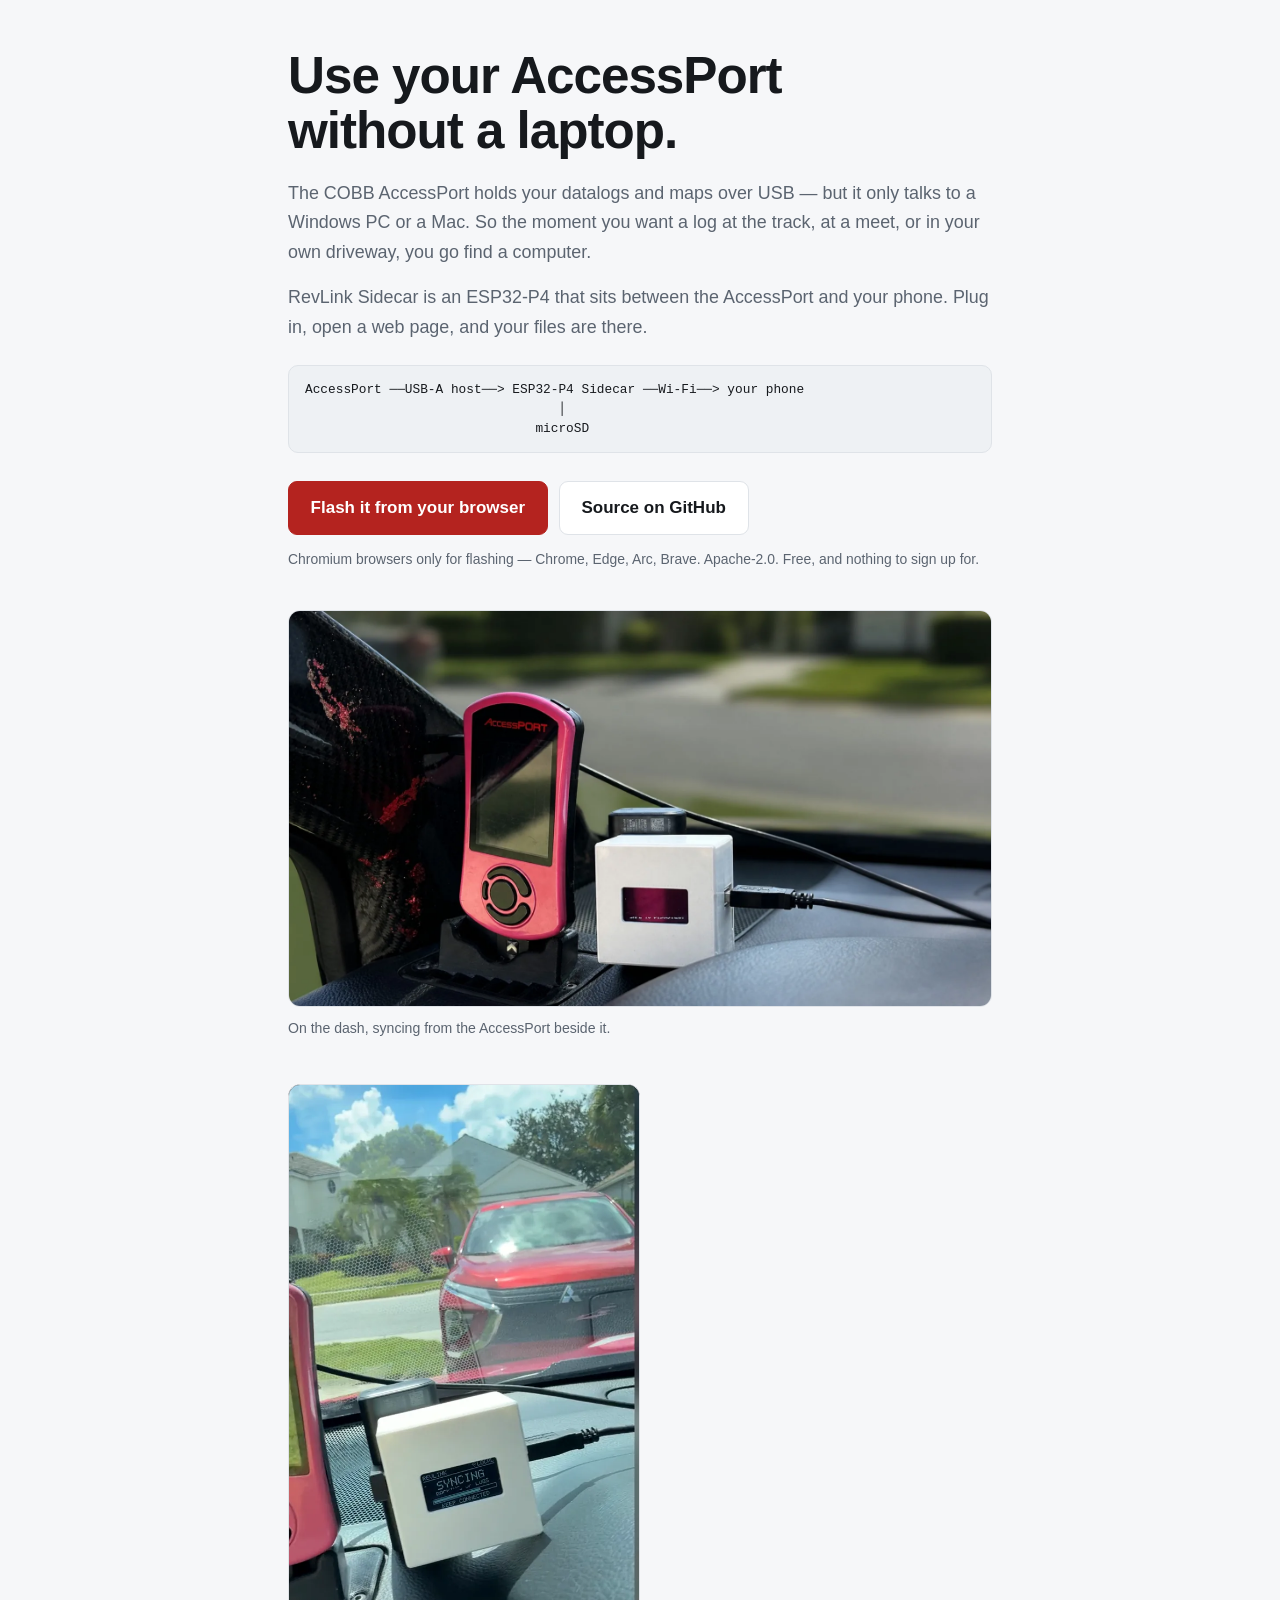
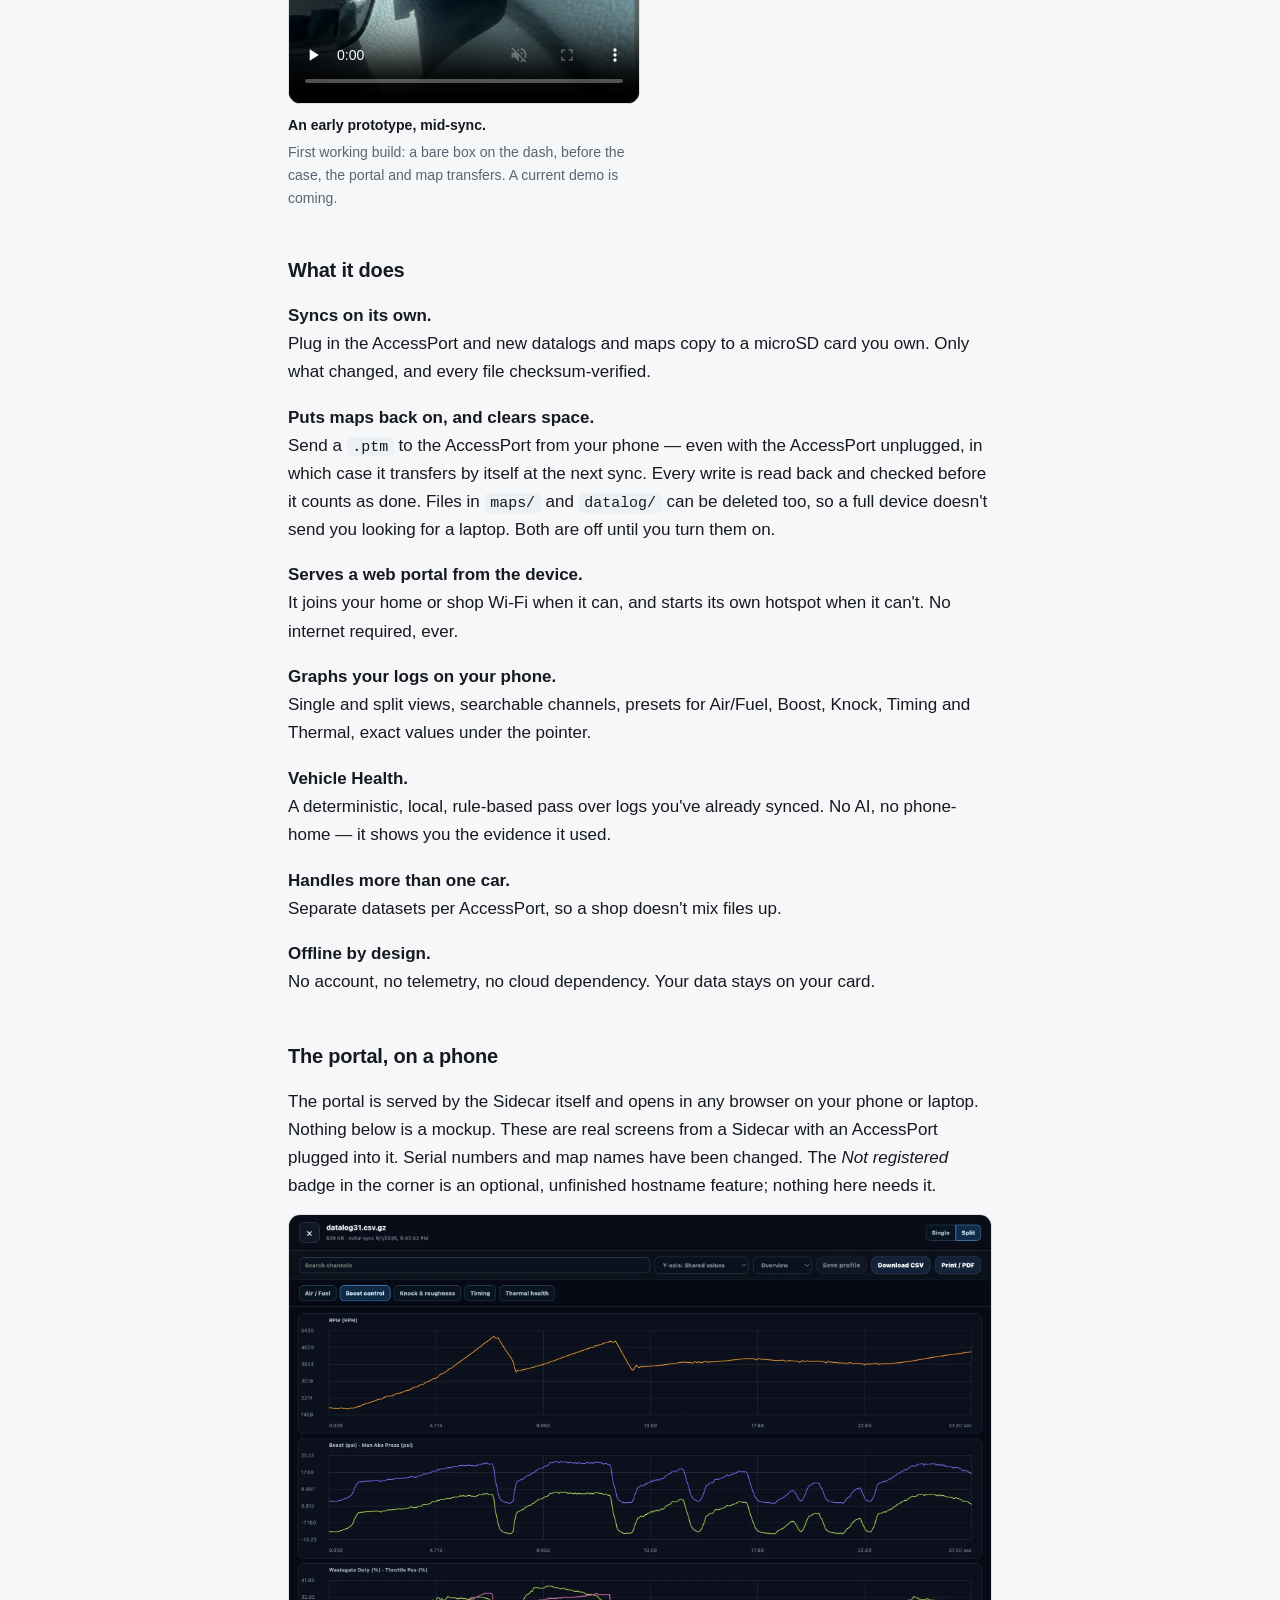
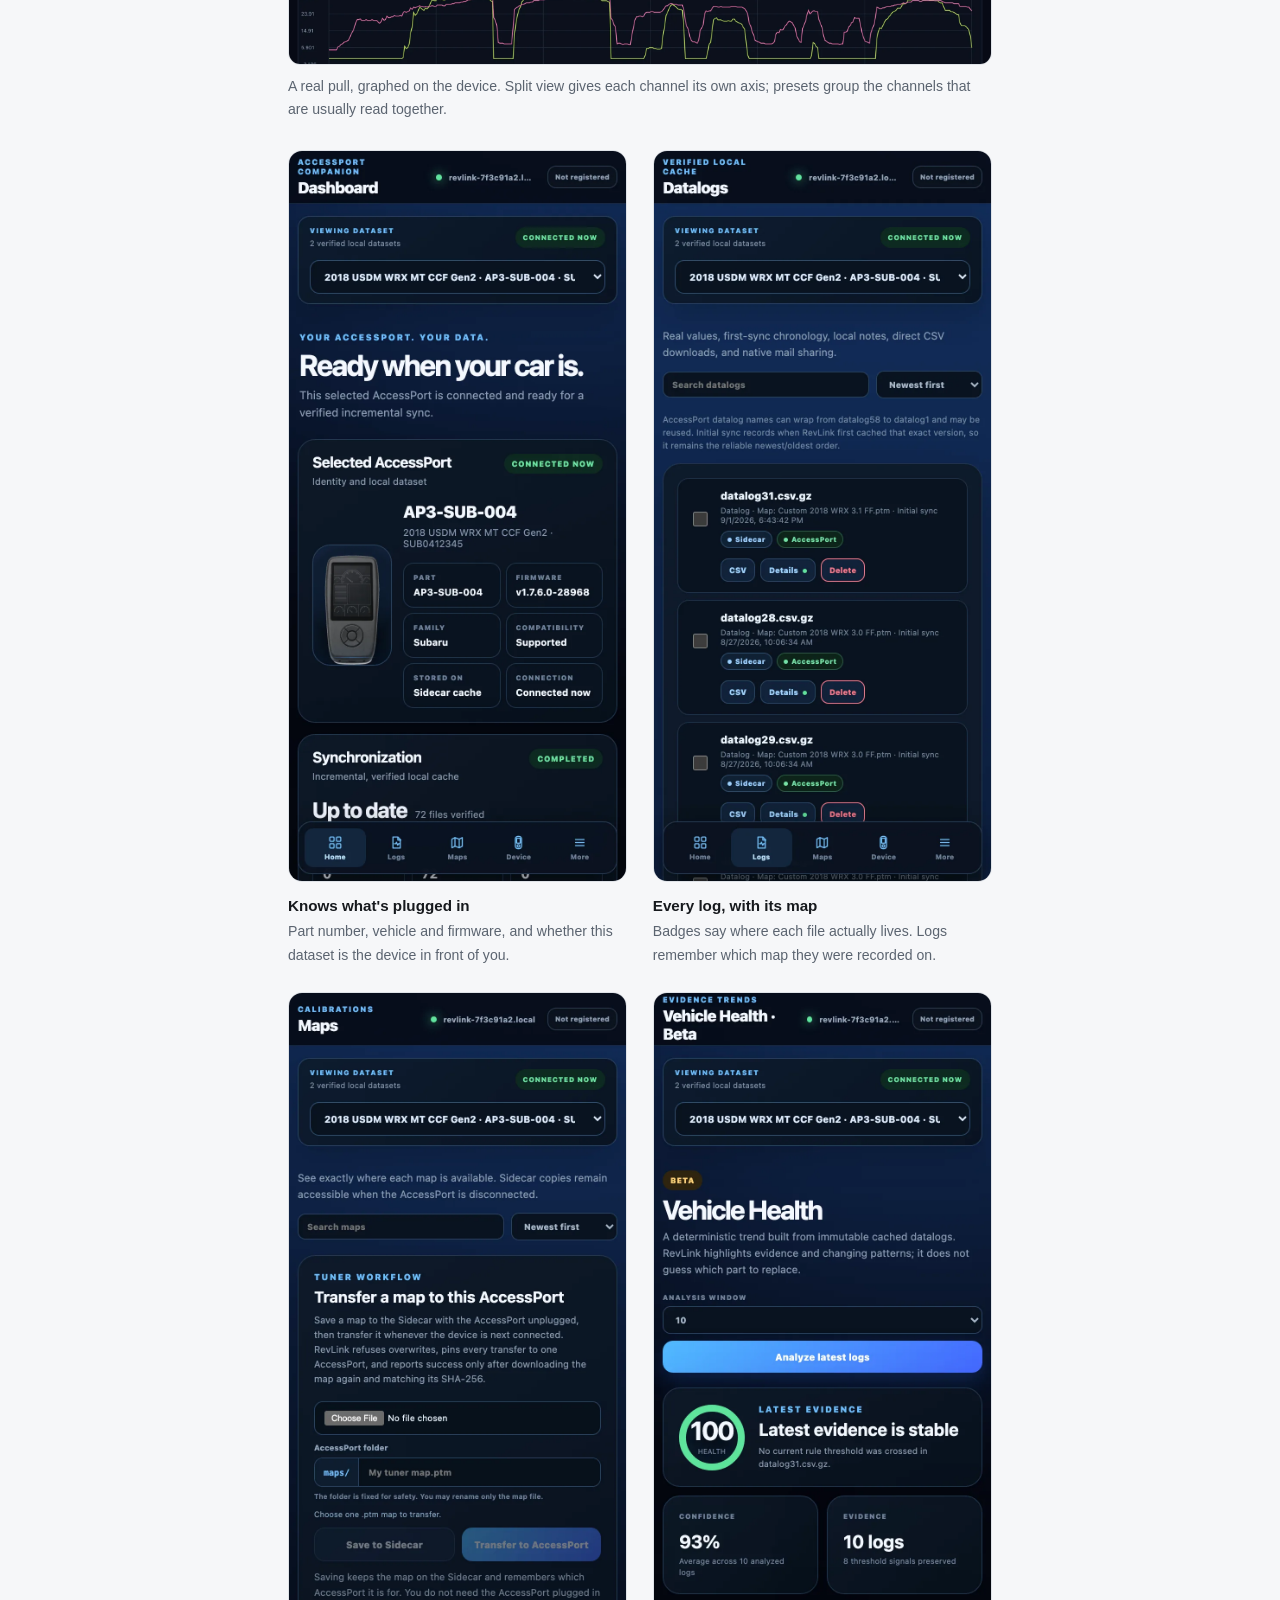
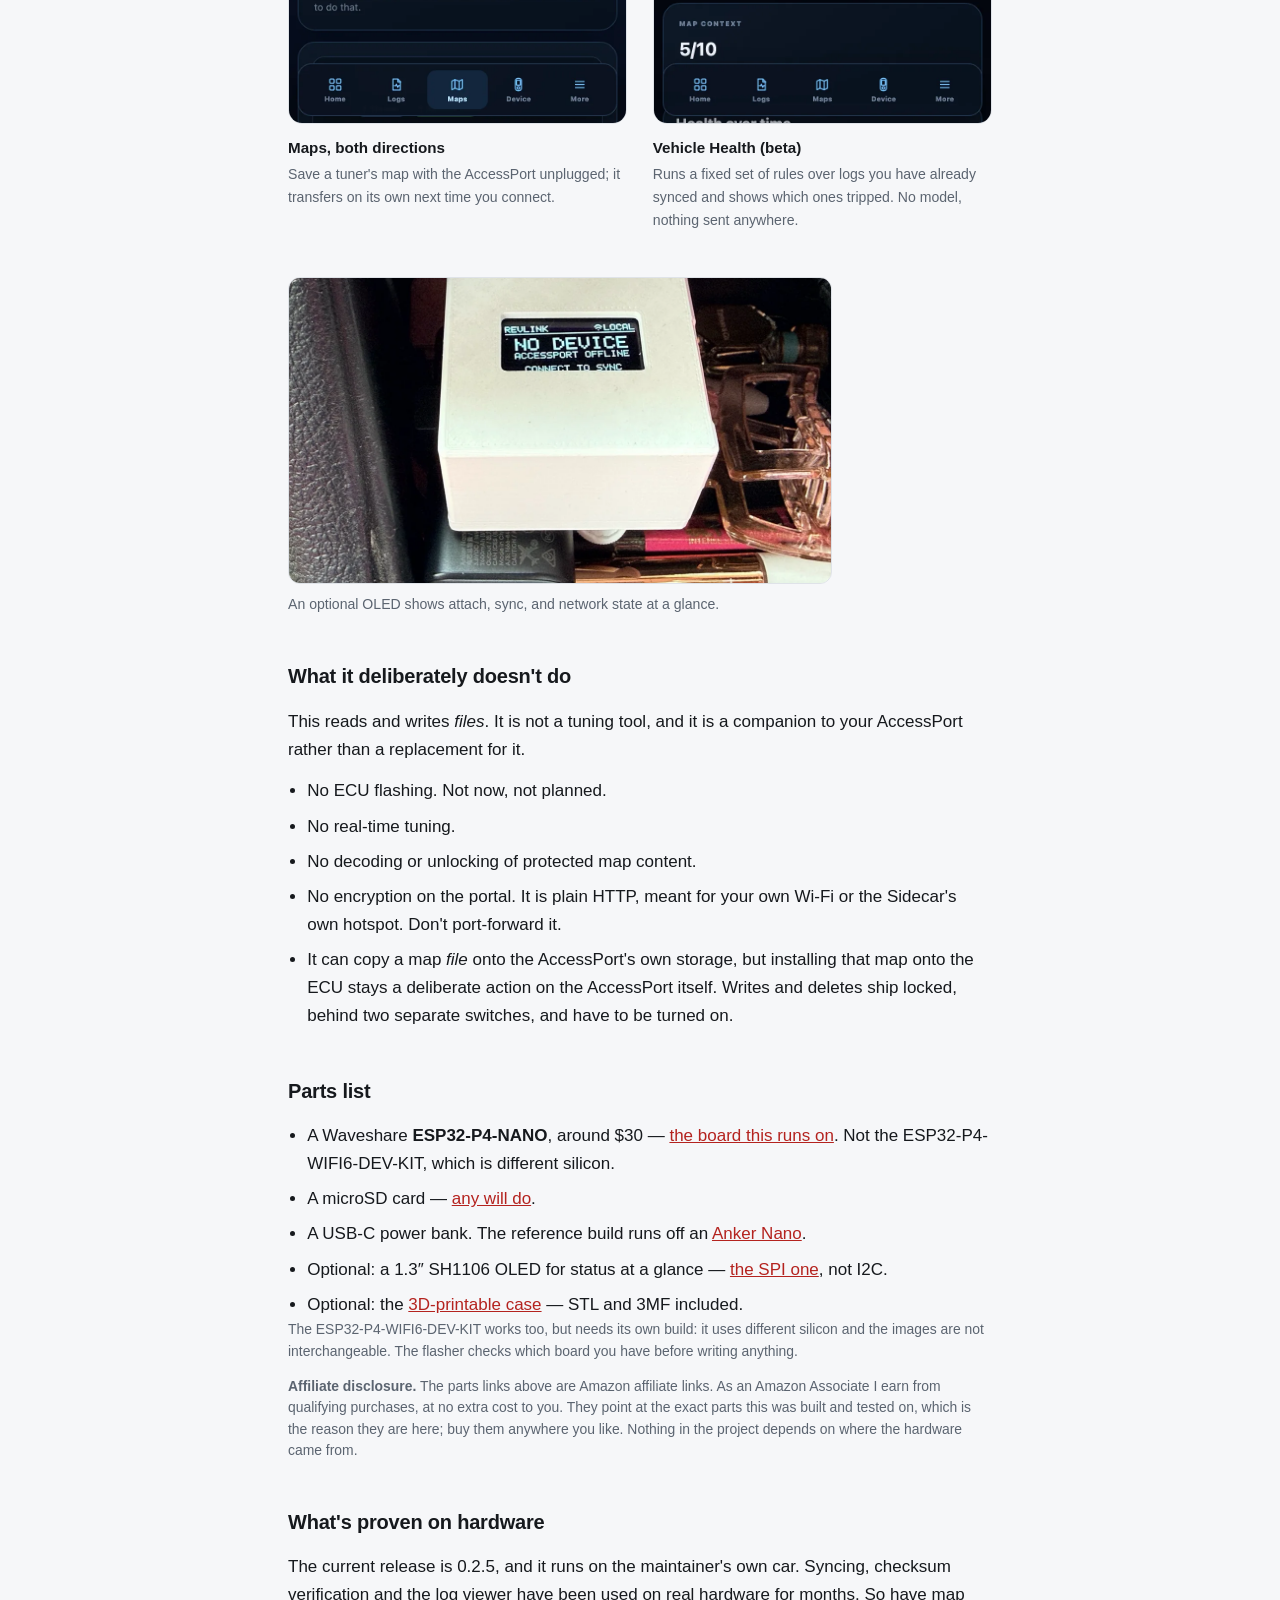
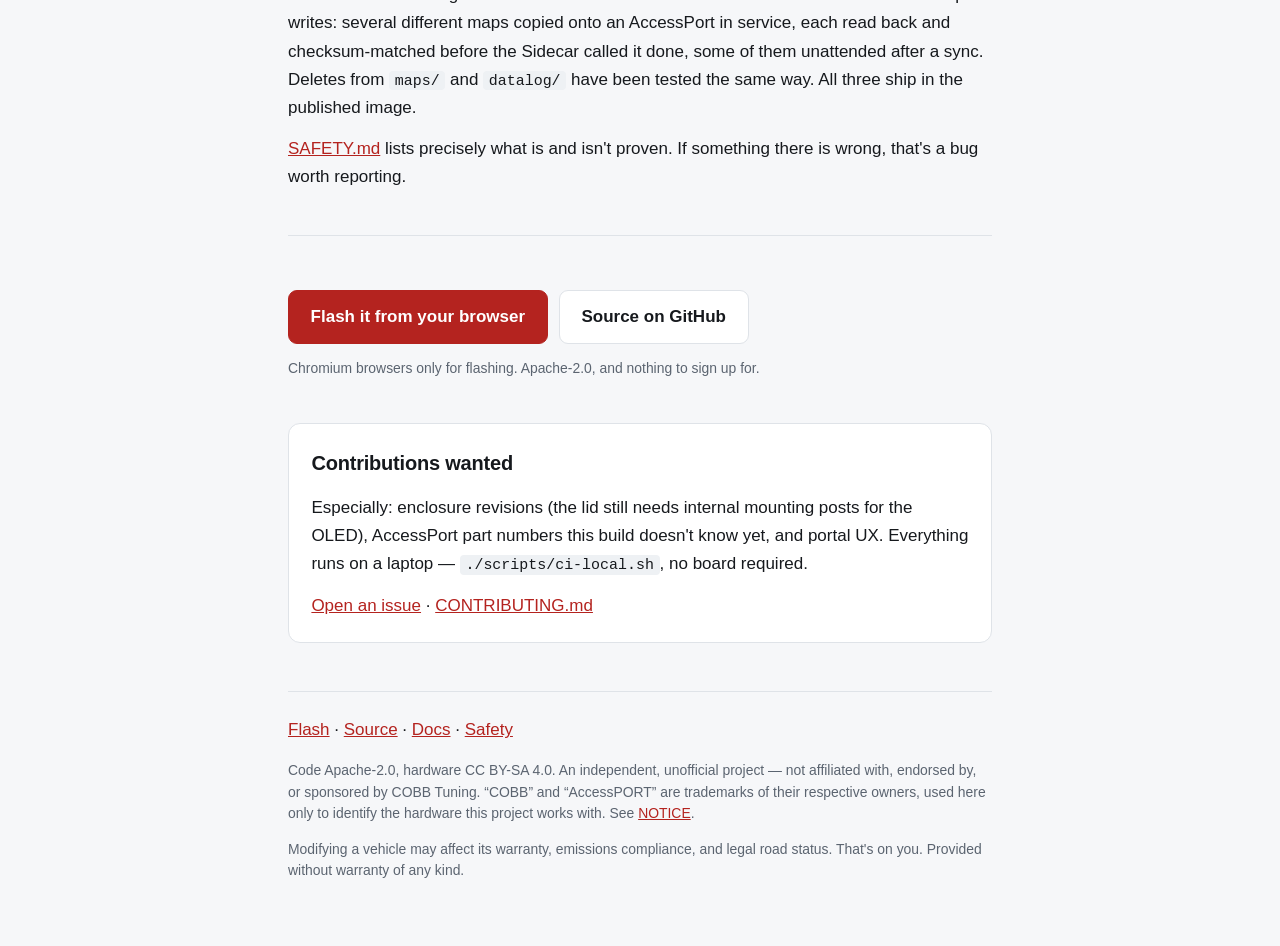
==== commit 0a0ab598: "Add Amazon affiliate links for the parts, with disclosure Four links, on the landing page's parts li" ====
--- a/web/site/index.html
+++ b/web/site/index.html
@@ -6,7 +6,8 @@
 <title>RevLink Sidecar — use your AccessPort without a laptop</title>
 <meta name="description" content="An open-source ESP32-P4 that syncs your COBB AccessPort datalogs and maps to microSD and serves them to your phone. No PC, no cloud.">
 <link rel="canonical" href="https://revlinkgarage.com/">
-<link rel="icon" href="/assets/favicon.svg" type="image/svg+xml">
+<link rel="icon" href="/favicon.svg" type="image/svg+xml">
+<link rel="apple-touch-icon" href="/assets/favicon.svg">
 <meta property="og:site_name" content="RevLink Sidecar">
 <meta property="og:url" content="https://revlinkgarage.com/">
 <meta property="og:title" content="RevLink Sidecar — use your AccessPort without a laptop">
@@ -202,10 +203,20 @@
   <section>
     <h2>Parts list</h2>
     <ul class="plain">
-      <li>A Waveshare <strong>ESP32-P4-NANO</strong> — around $30.</li>
-      <li>A microSD card.</li>
-      <li>A USB-C power bank. The reference build runs off an Anker Nano.</li>
-      <li>Optional: a 1.3&Prime; SH1106 OLED for status at a glance.</li>
+      <li>
+        A Waveshare <strong>ESP32-P4-NANO</strong>, around $30 —
+        <a href="https://amzn.to/462r0q8" rel="sponsored nofollow noopener">the board this runs on</a>.
+        Not the ESP32-P4-WIFI6-DEV-KIT, which is different silicon.
+      </li>
+      <li>A microSD card — <a href="https://amzn.to/4h381C1" rel="sponsored nofollow noopener">any will do</a>.</li>
+      <li>
+        A USB-C power bank. The reference build runs off an
+        <a href="https://amzn.to/4gxIFfp" rel="sponsored nofollow noopener">Anker Nano</a>.
+      </li>
+      <li>
+        Optional: a 1.3&Prime; SH1106 OLED for status at a glance —
+        <a href="https://amzn.to/46BiJJQ" rel="sponsored nofollow noopener">the SPI one</a>, not I2C.
+      </li>
       <li>
         Optional: the
         <a href="https://github.com/noelmom/revlink-sidecar/tree/main/hardware/nano-enclosure">3D-printable case</a>
@@ -216,6 +227,13 @@
       The ESP32-P4-WIFI6-DEV-KIT works too, but needs its own build: it uses
       different silicon and the images are not interchangeable. The flasher
       checks which board you have before writing anything.
+    </p>
+    <p class="fine">
+      <strong>Affiliate disclosure.</strong> The parts links above are Amazon
+      affiliate links. As an Amazon Associate I earn from qualifying purchases,
+      at no extra cost to you. They point at the exact parts this was built and
+      tested on, which is the reason they are here; buy them anywhere you like.
+      Nothing in the project depends on where the hardware came from.
     </p>
   </section>
 
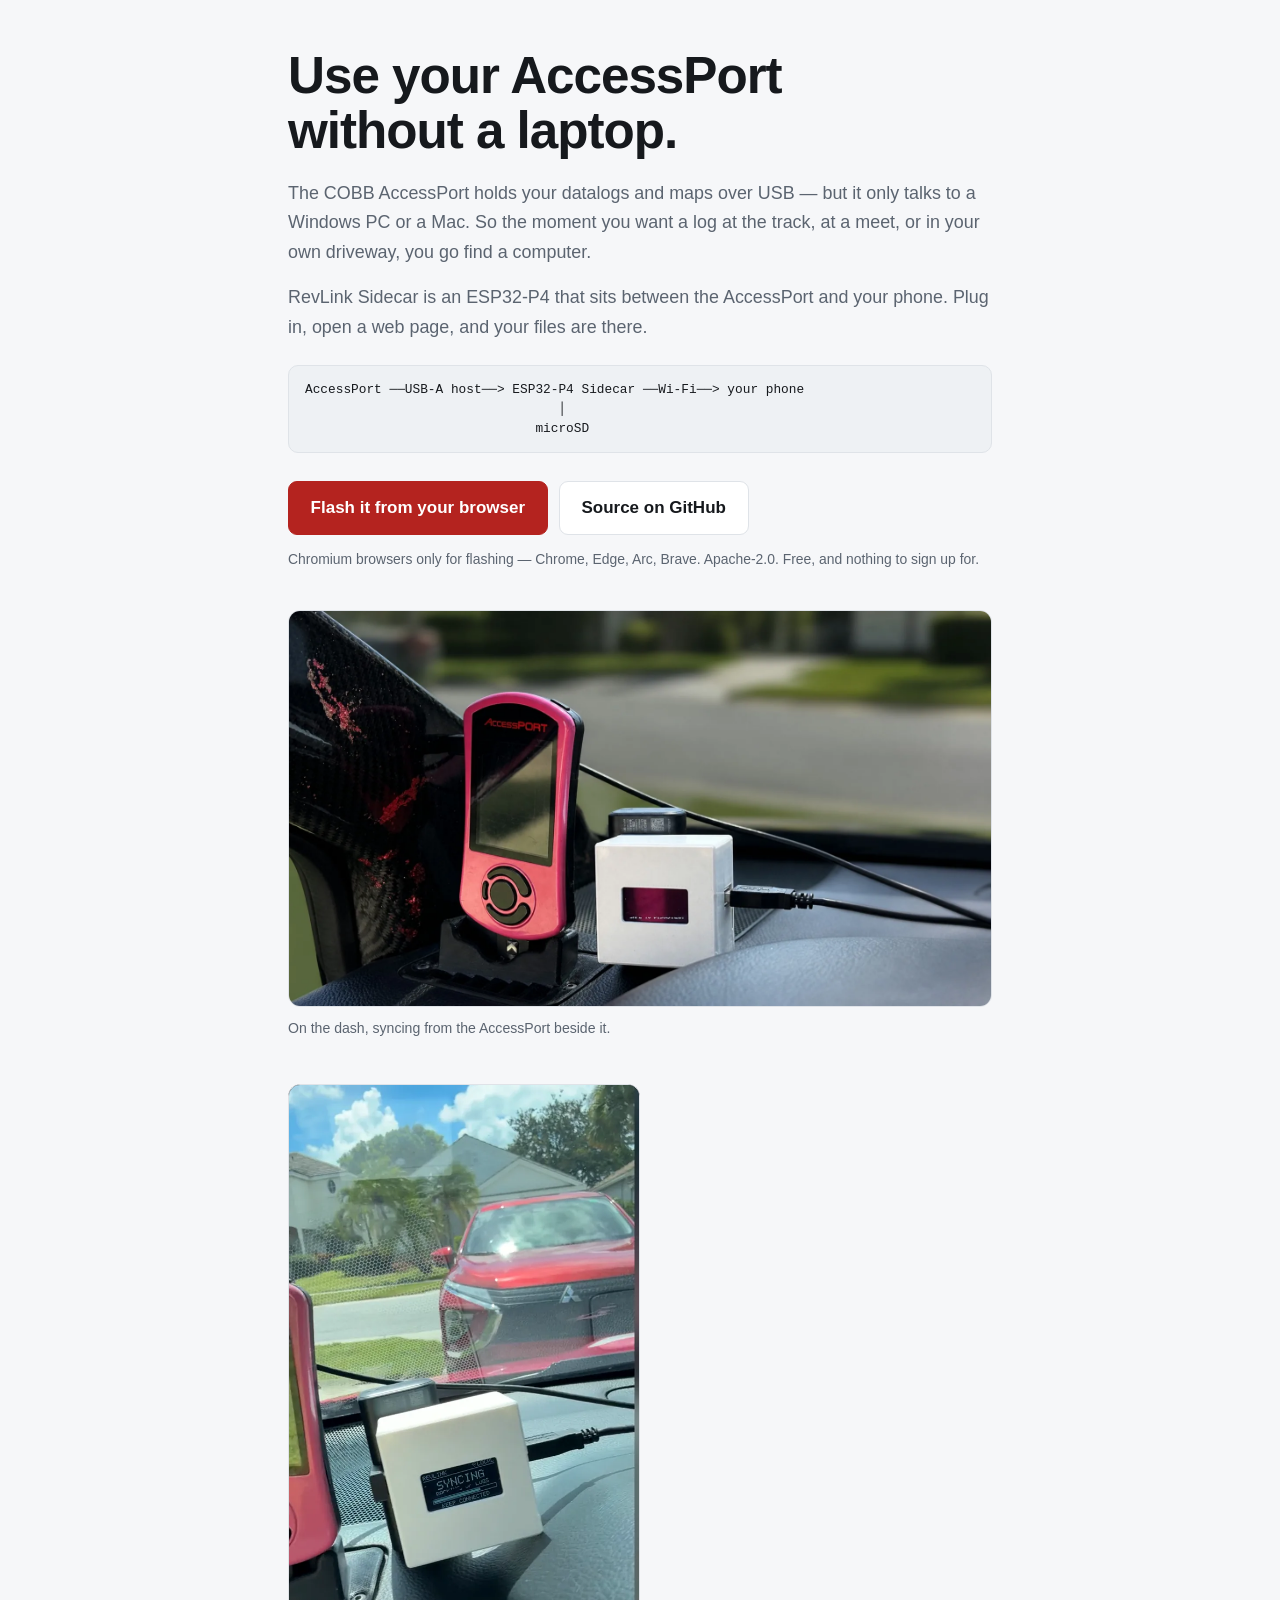
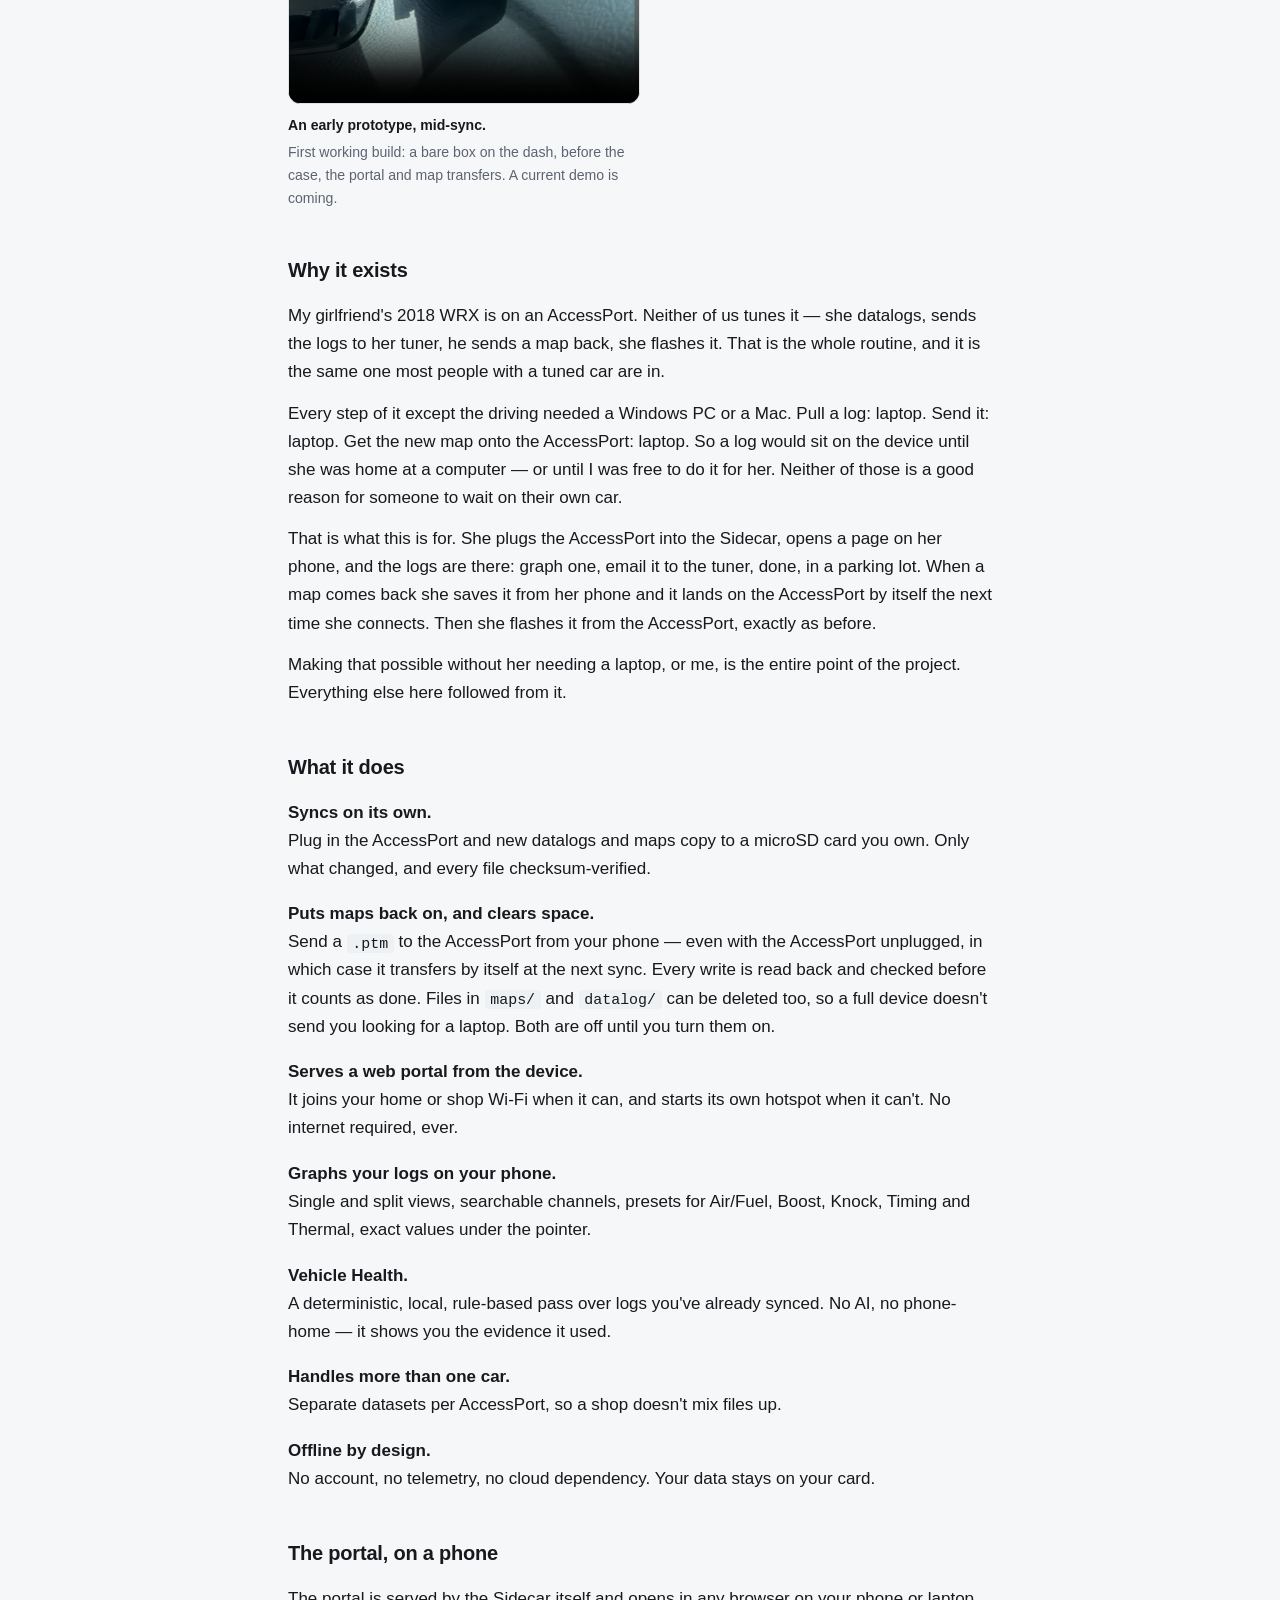
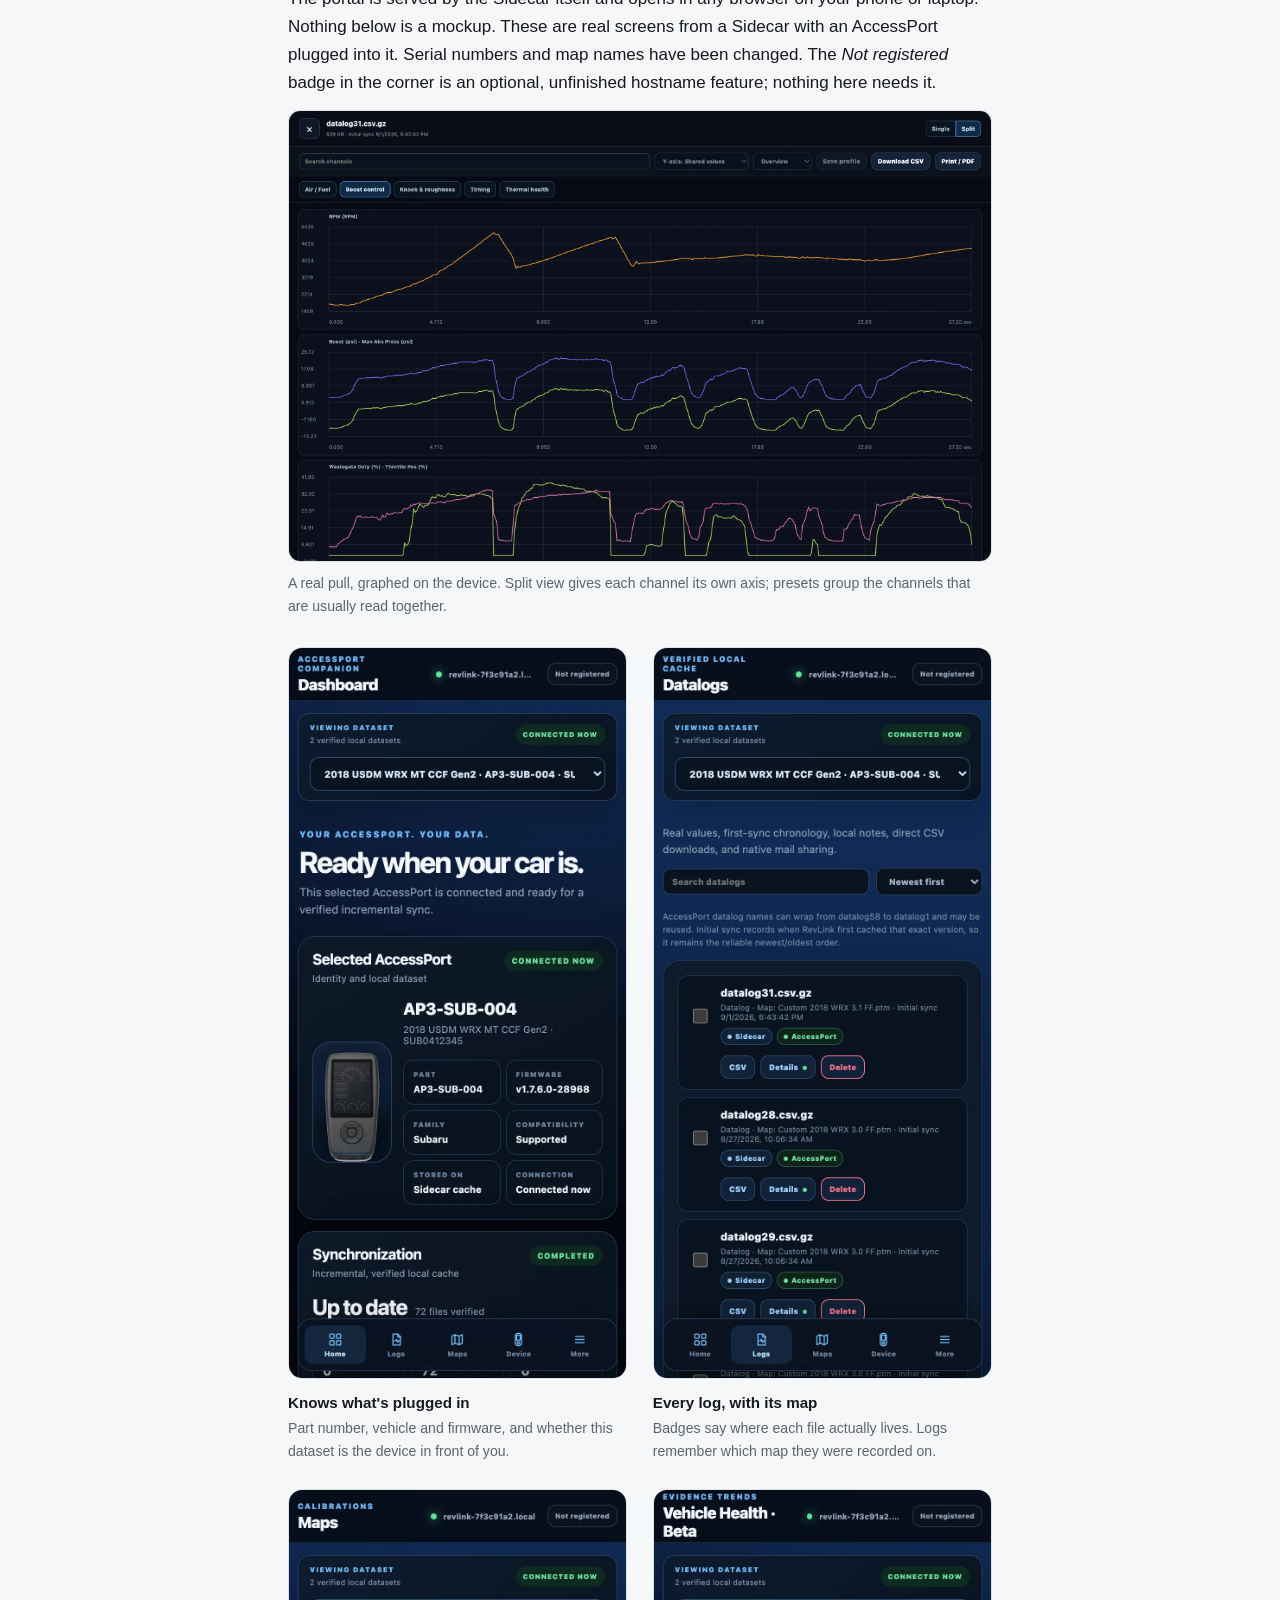
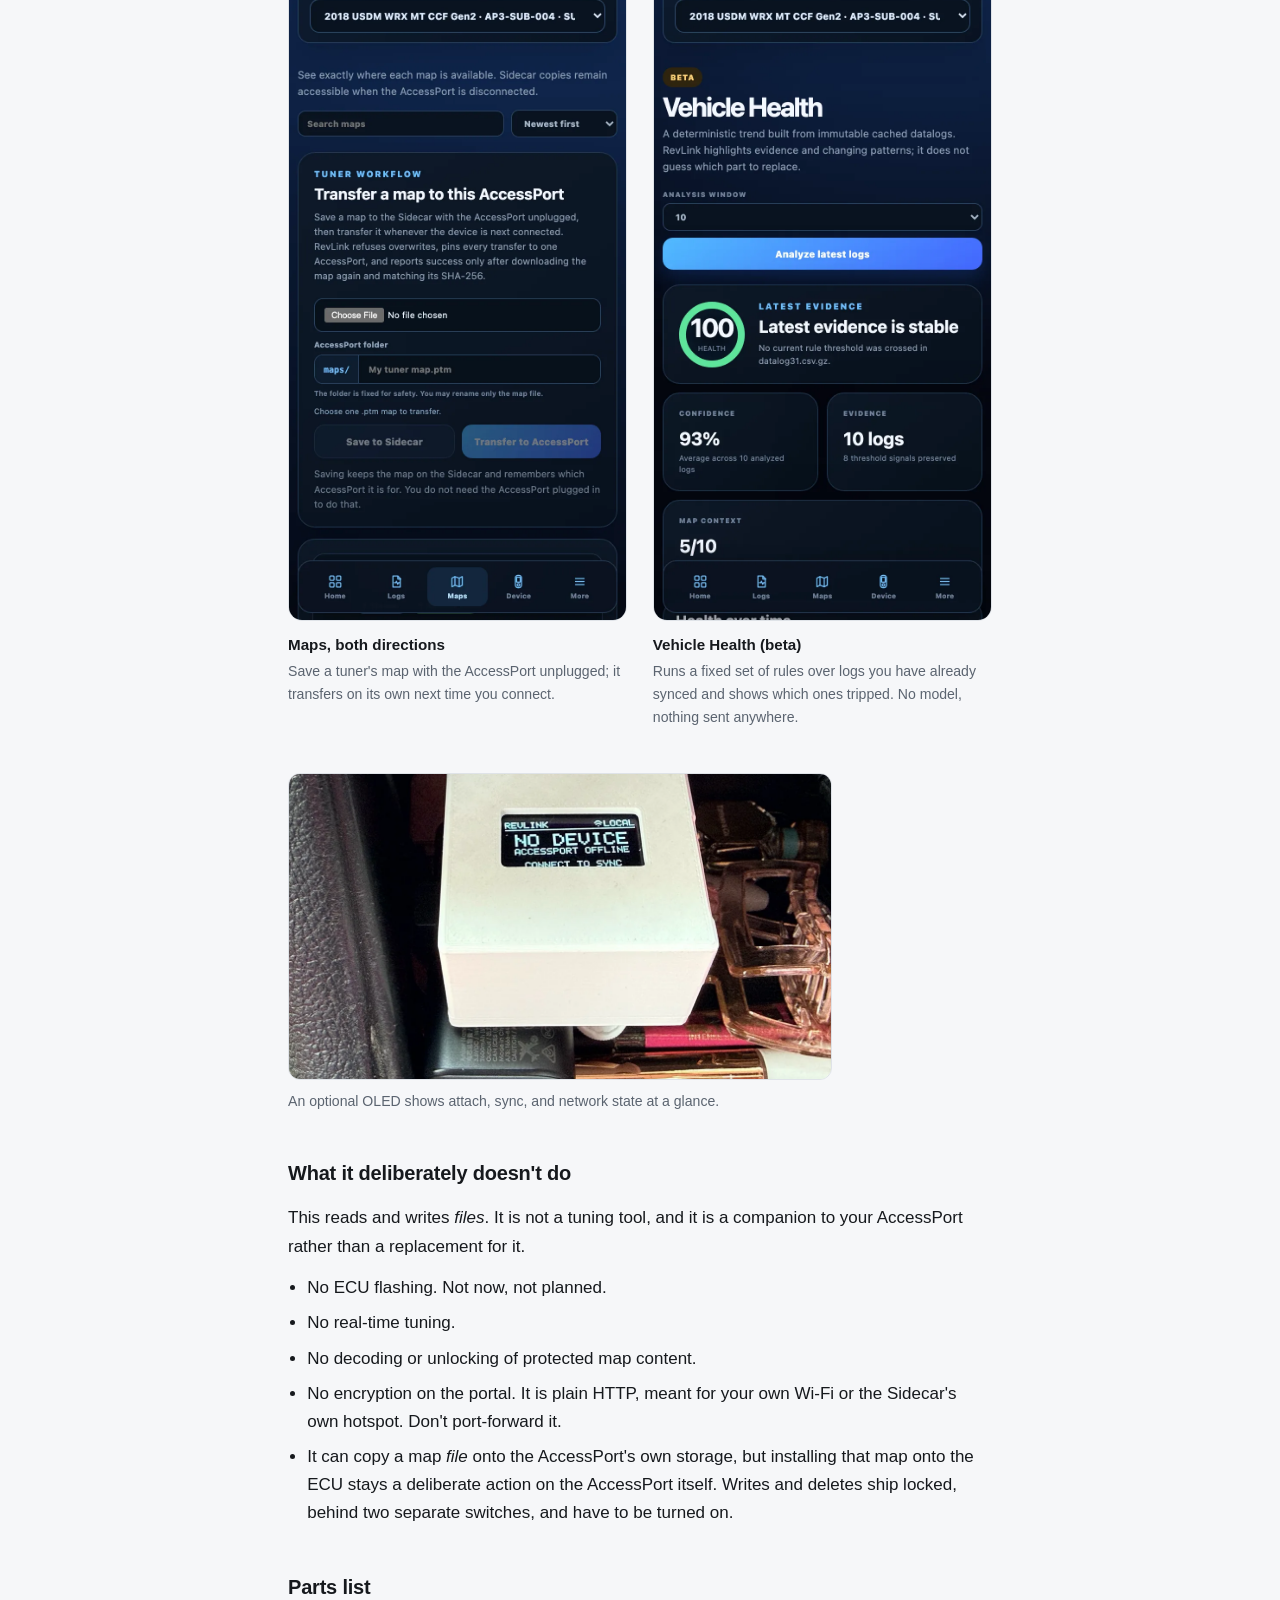
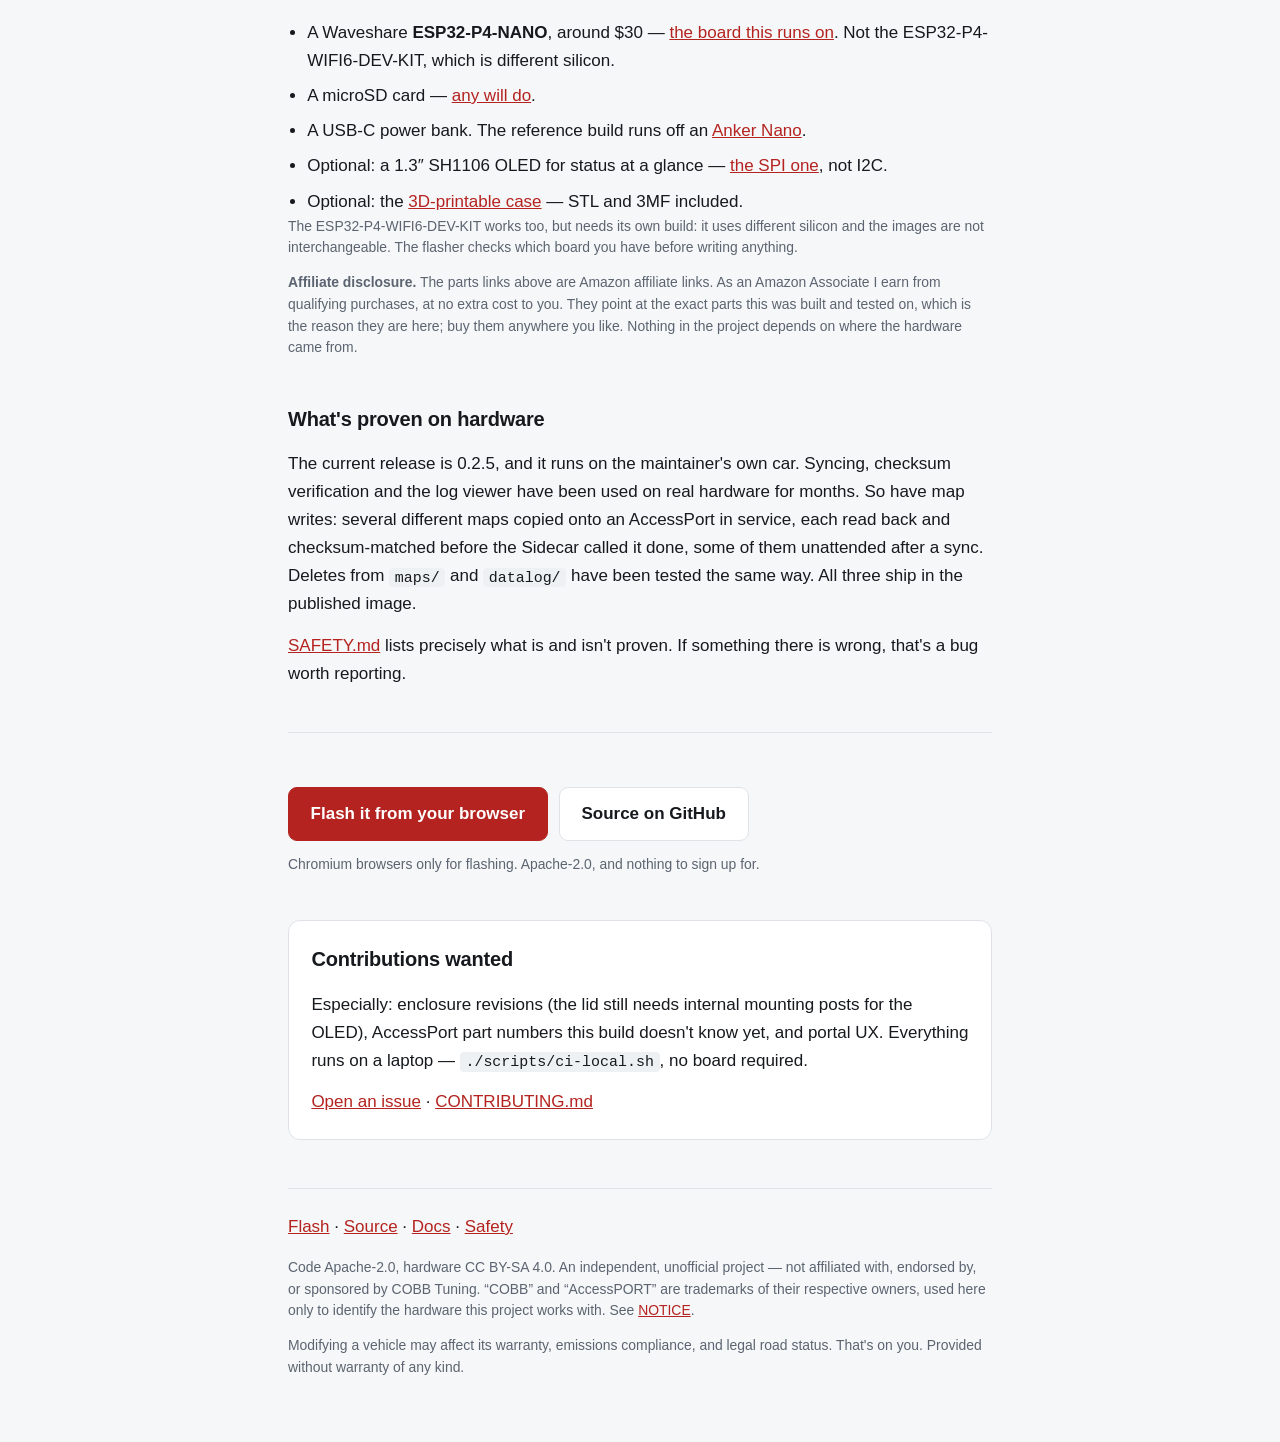
==== commit 768bab56: "Say why the Sidecar exists The page explained what it does and never why anyone built it. The reason" ====
--- a/web/site/index.html
+++ b/web/site/index.html
@@ -14,9 +14,12 @@
 <meta property="og:description" content="Open-source ESP32-P4 firmware that syncs your COBB AccessPort datalogs and maps to a microSD card and serves them to your phone. No PC, no cloud, no account.">
 <meta property="og:type" content="website">
 <!-- Absolute: most scrapers will not resolve a relative og:image. -->
-<meta property="og:image" content="https://revlinkgarage.com/assets/sidecar-hero.webp">
-<meta property="og:image:width" content="1600">
-<meta property="og:image:height" content="900">
+<!-- JPEG at 1.91:1 for the scrapers. Facebook in particular is unreliable
+     with WebP link previews, and the card is often the whole first impression. -->
+<meta property="og:image" content="https://revlinkgarage.com/assets/og-card.jpg">
+<meta property="og:image:type" content="image/jpeg">
+<meta property="og:image:width" content="1200">
+<meta property="og:image:height" content="630">
 <meta property="og:image:alt" content="A RevLink Sidecar in a printed white case on a car dashboard, cabled to a pink COBB AccessPort.">
 <meta name="twitter:card" content="summary_large_image">
 <link rel="stylesheet" href="style.css">
@@ -77,6 +80,34 @@
   </figure>
 
   <section>
+    <h2>Why it exists</h2>
+    <p>
+      My girlfriend's 2018 WRX is on an AccessPort. Neither of us tunes it —
+      she datalogs, sends the logs to her tuner, he sends a map back, she
+      flashes it. That is the whole routine, and it is the same one most people
+      with a tuned car are in.
+    </p>
+    <p>
+      Every step of it except the driving needed a Windows PC or a Mac. Pull a
+      log: laptop. Send it: laptop. Get the new map onto the AccessPort:
+      laptop. So a log would sit on the device until she was home at a
+      computer — or until I was free to do it for her. Neither of those is a
+      good reason for someone to wait on their own car.
+    </p>
+    <p>
+      That is what this is for. She plugs the AccessPort into the Sidecar,
+      opens a page on her phone, and the logs are there: graph one, email it to
+      the tuner, done, in a parking lot. When a map comes back she saves it
+      from her phone and it lands on the AccessPort by itself the next time she
+      connects. Then she flashes it from the AccessPort, exactly as before.
+    </p>
+    <p>
+      Making that possible without her needing a laptop, or me, is the entire
+      point of the project. Everything else here followed from it.
+    </p>
+  </section>
+
+  <section>
     <h2>What it does</h2>
     <ul class="features">
       <li>
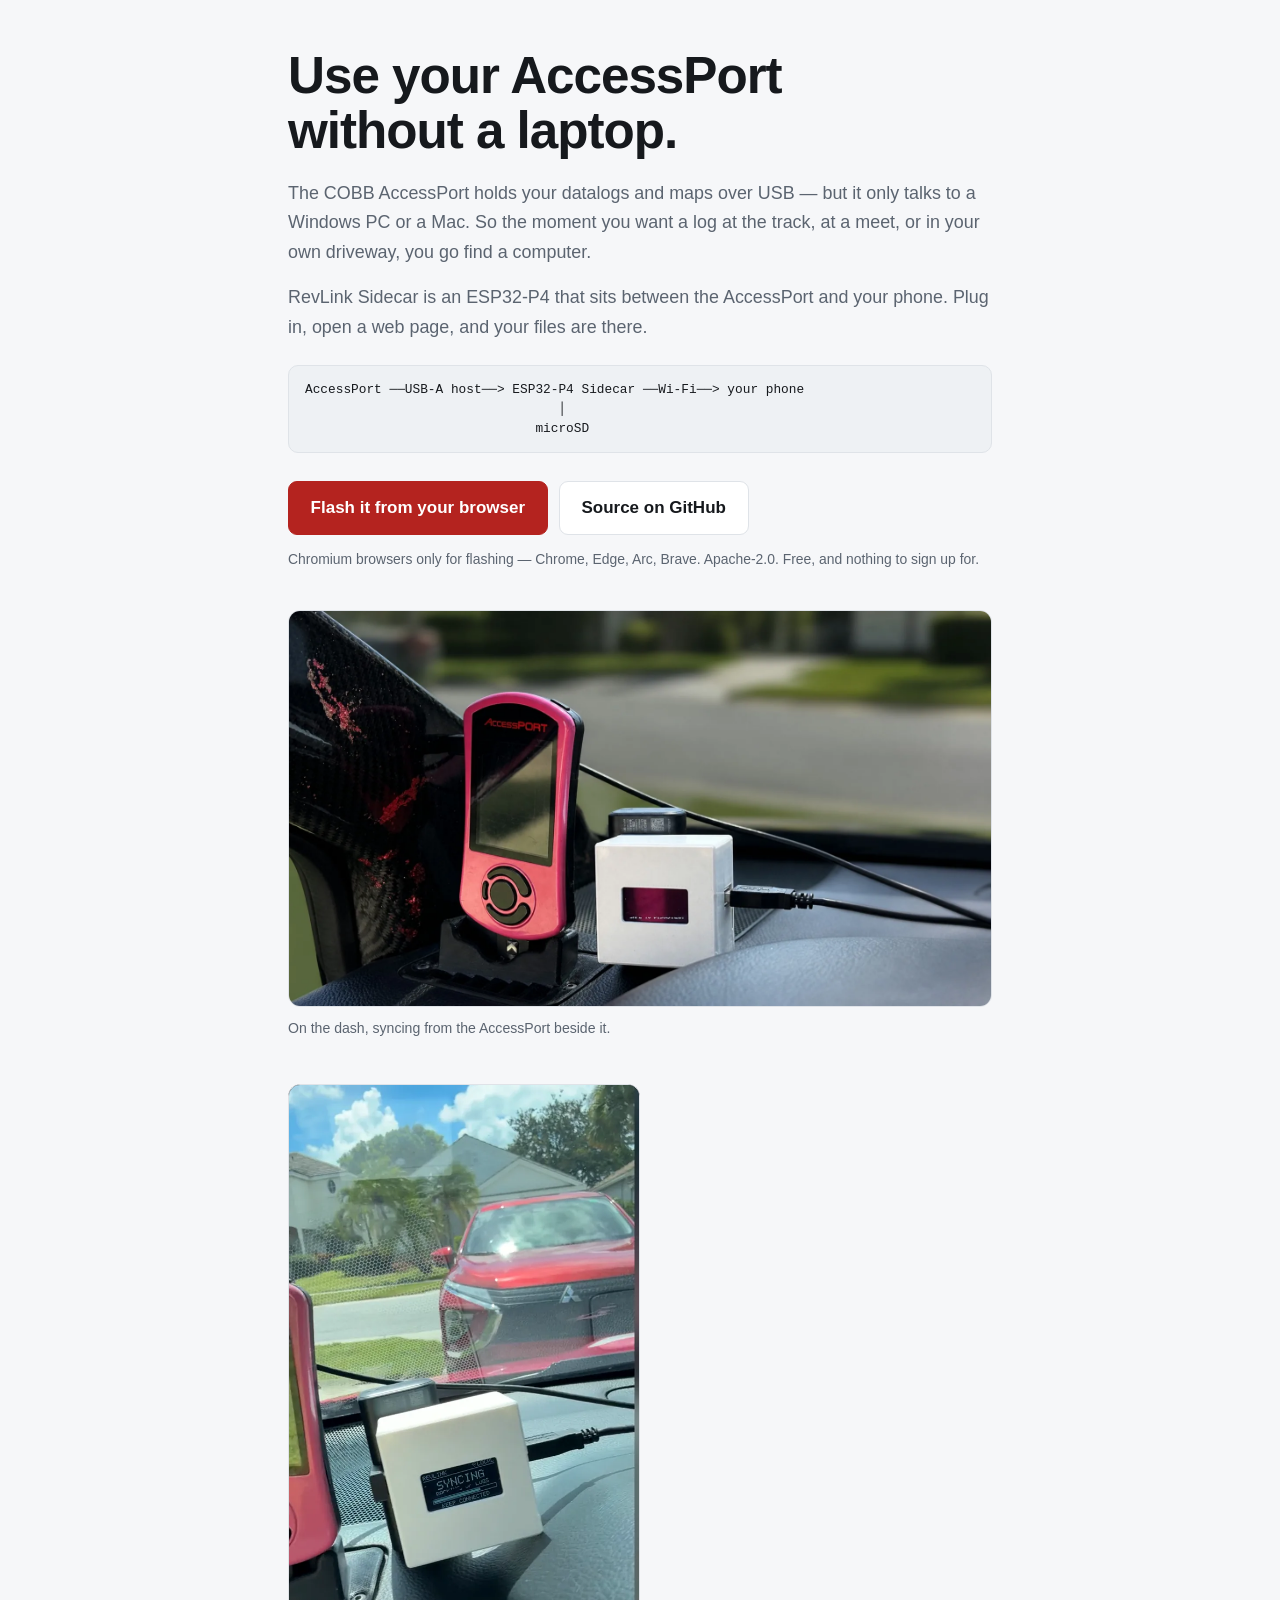
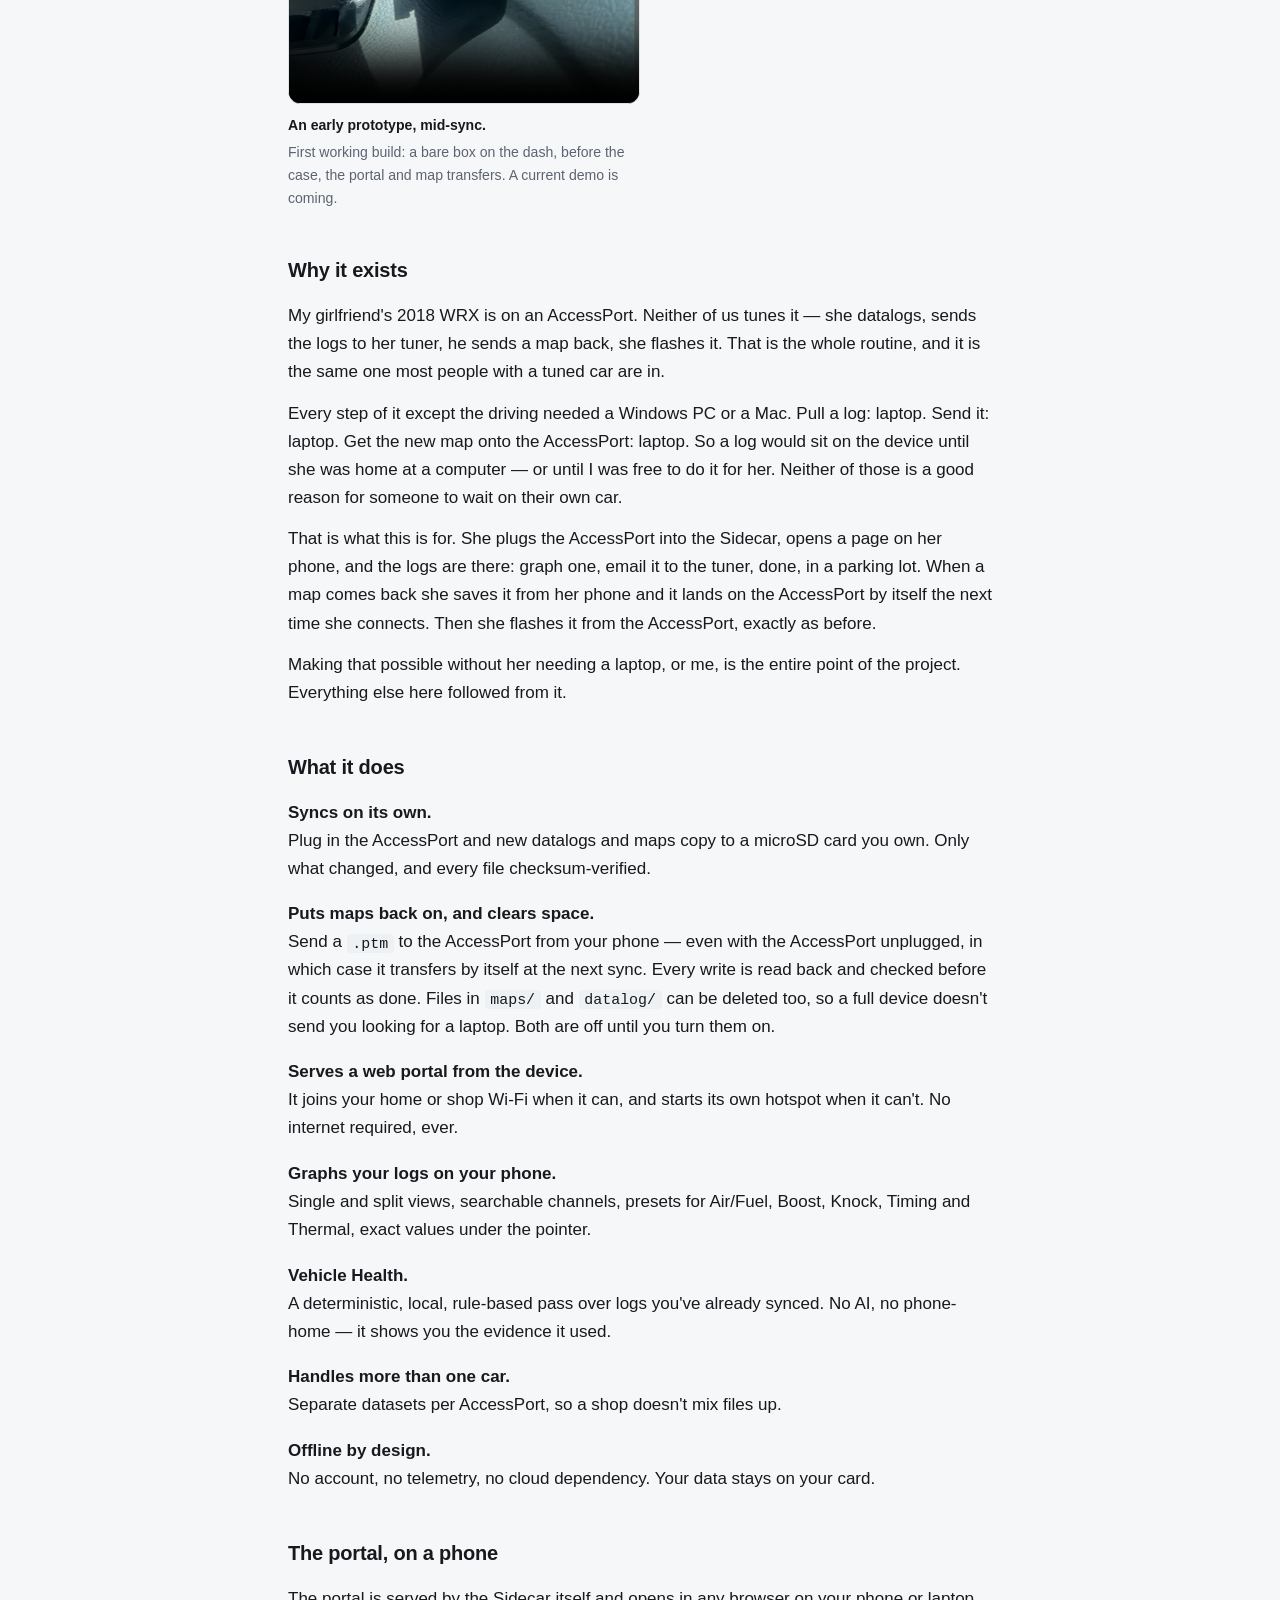
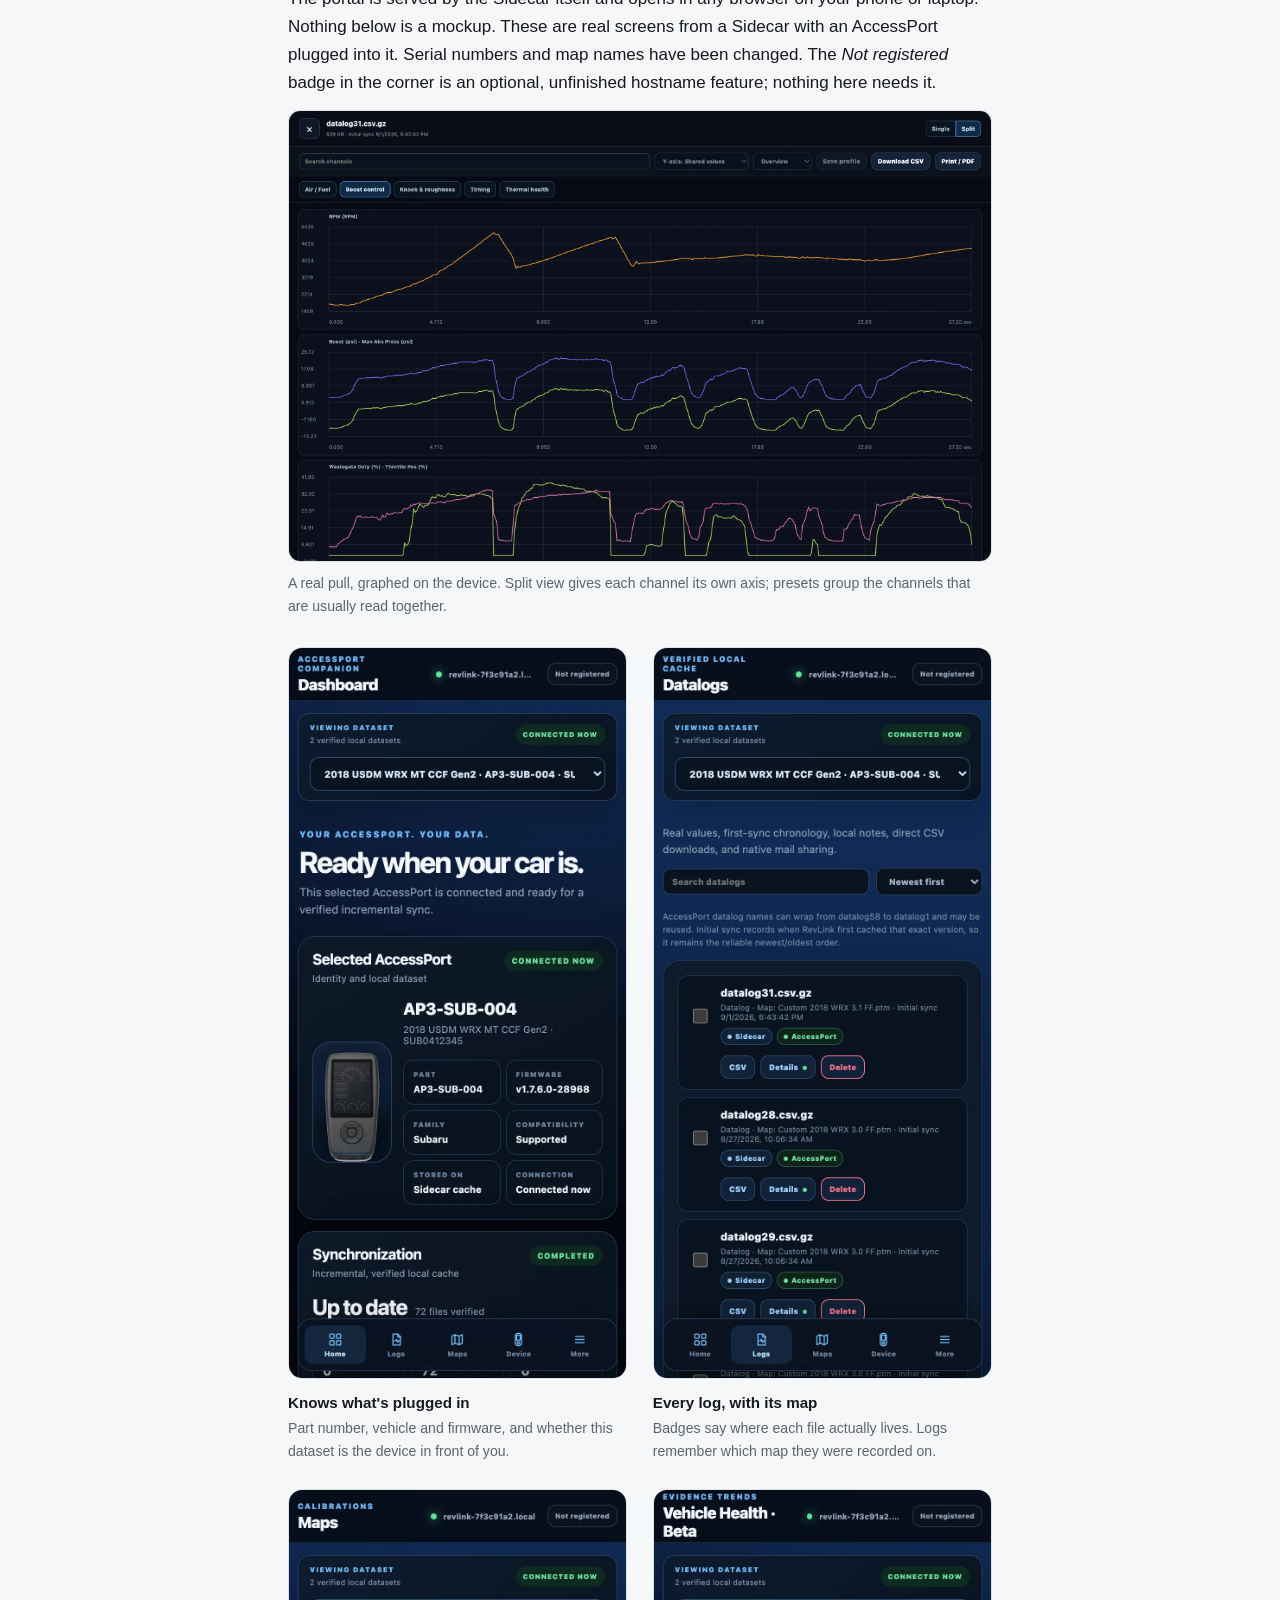
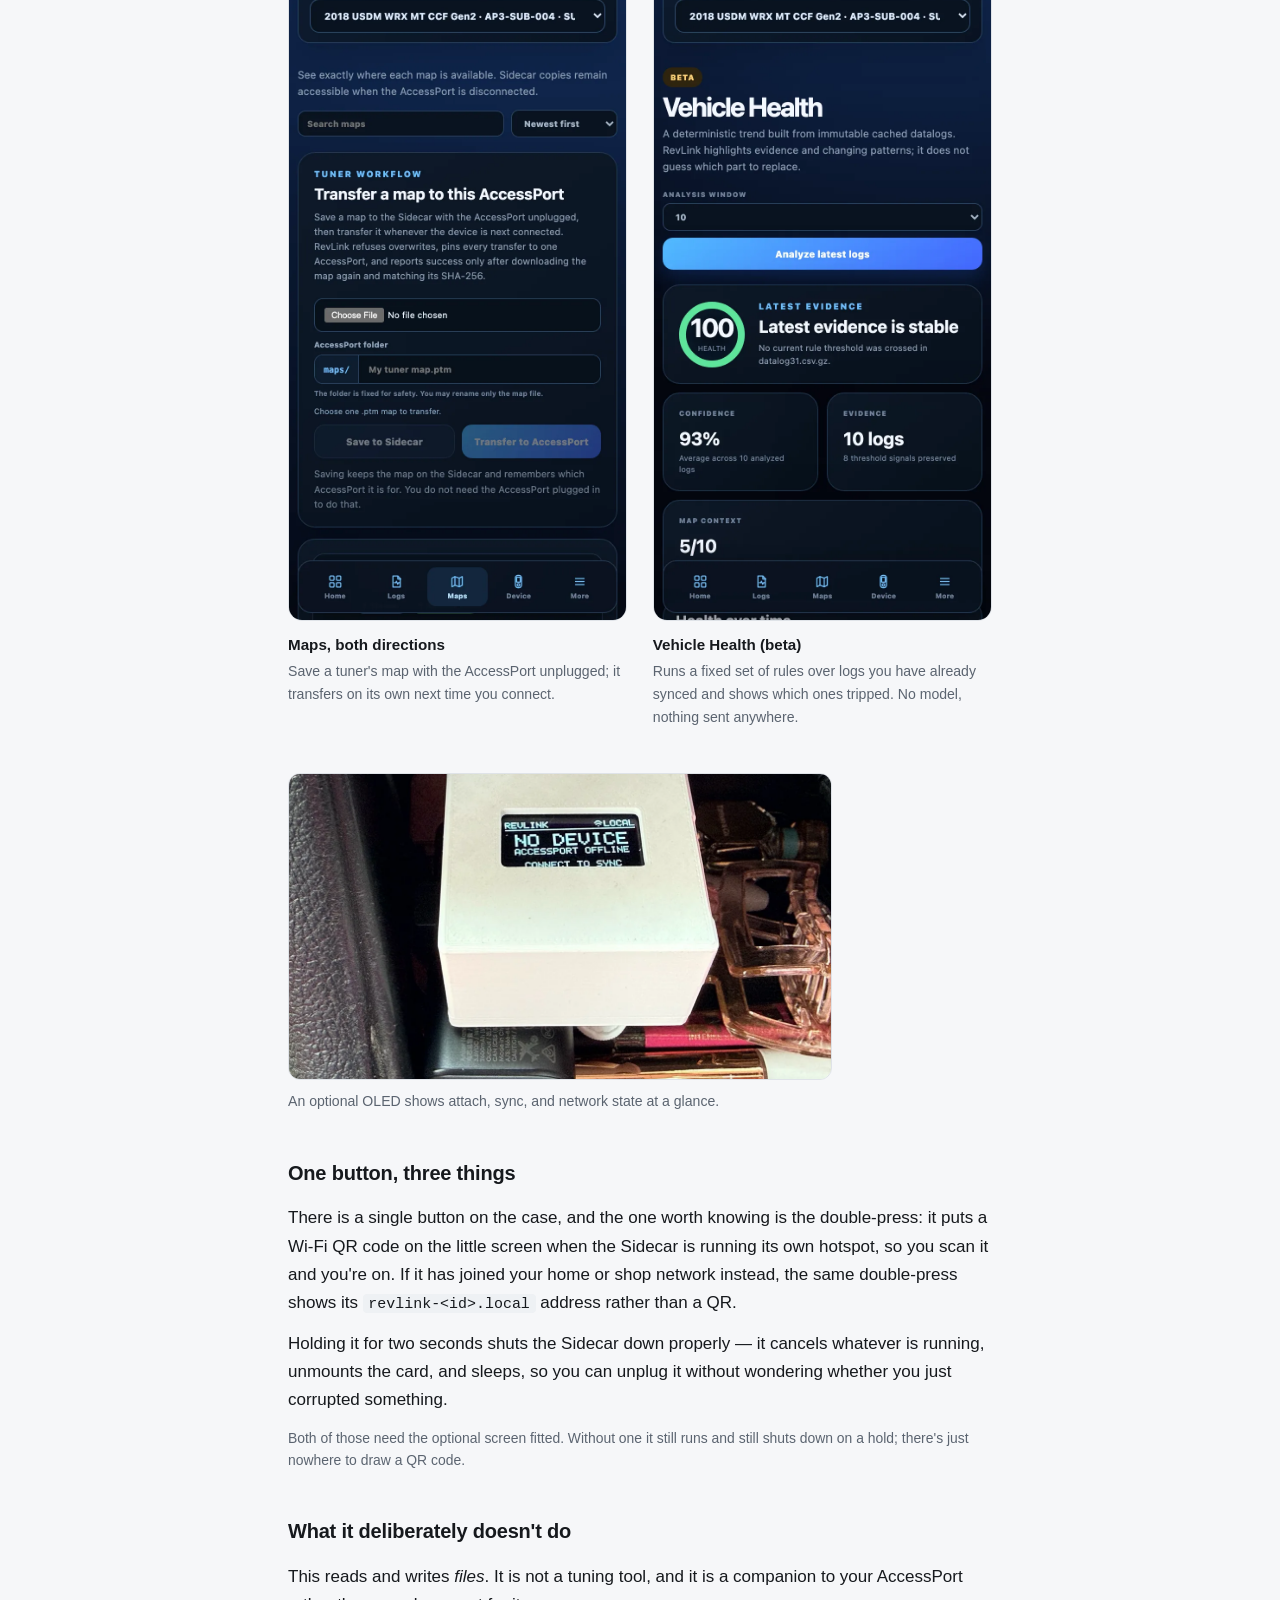
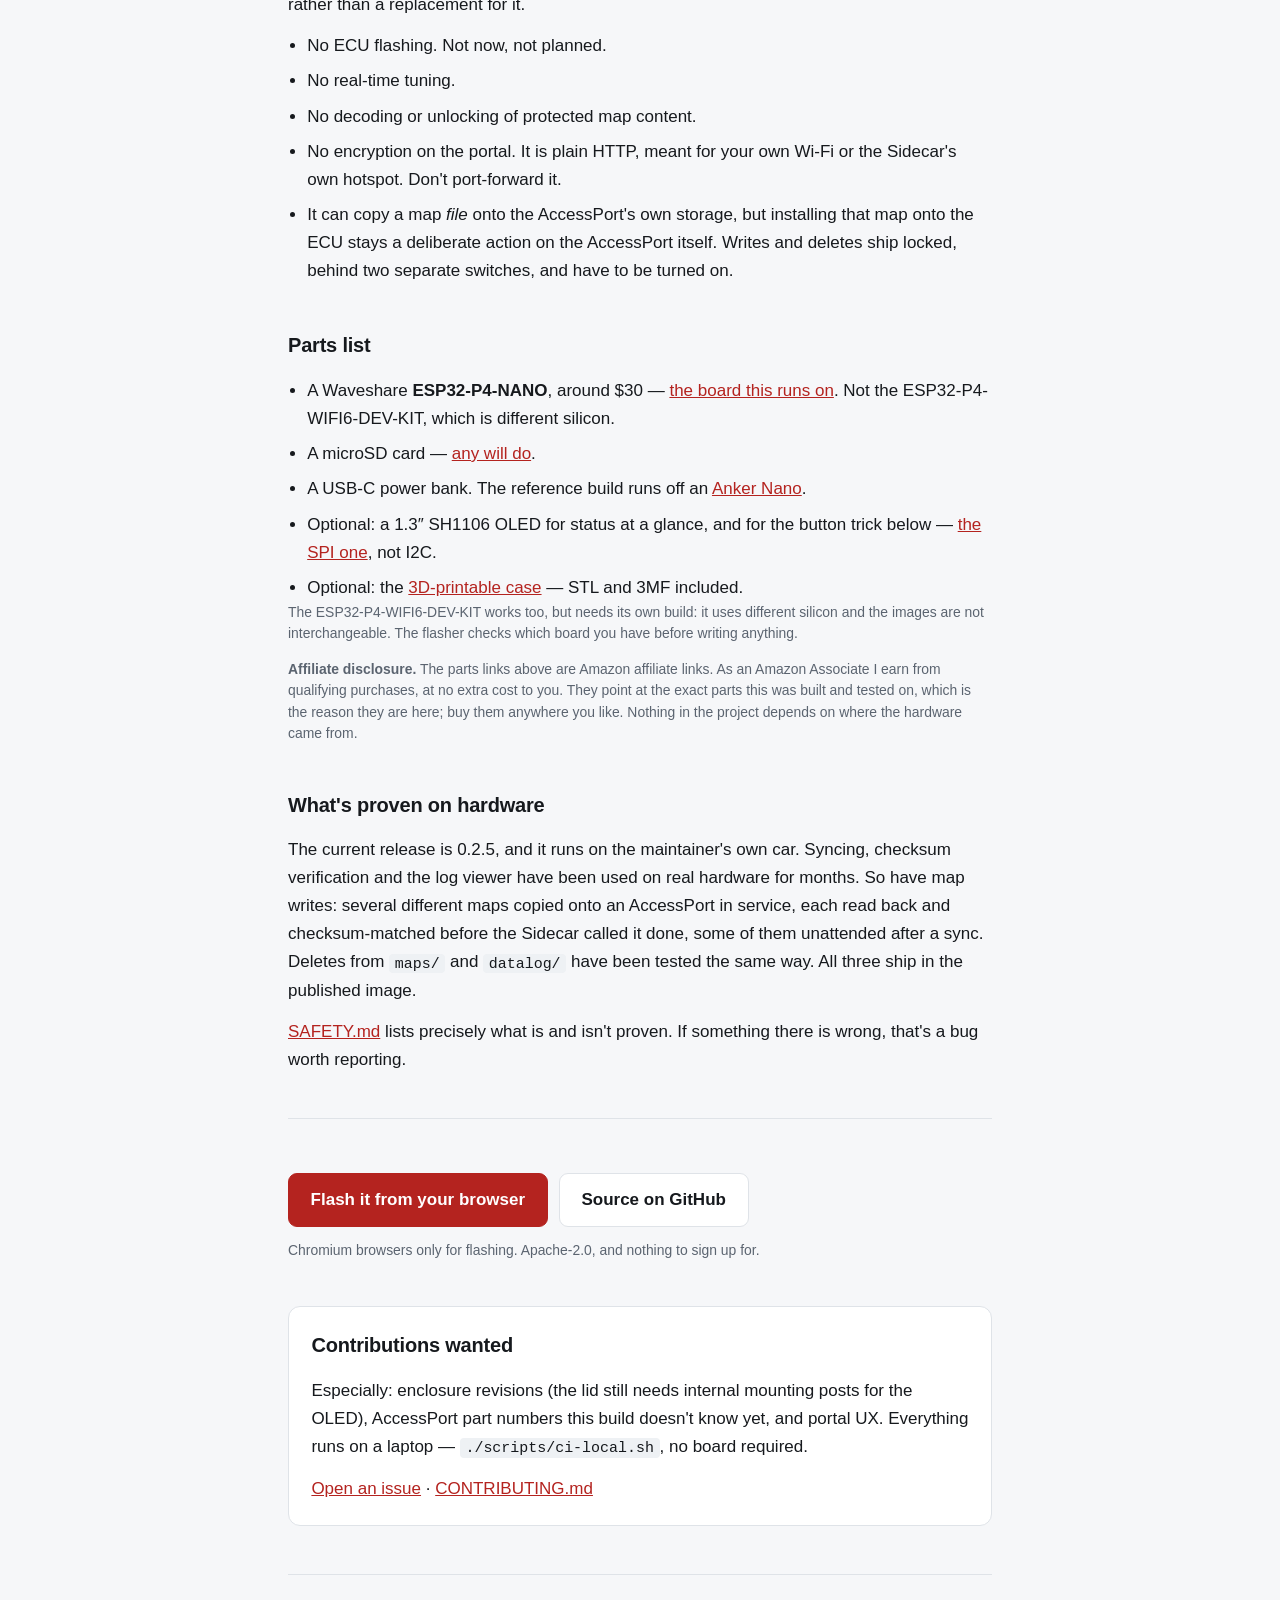
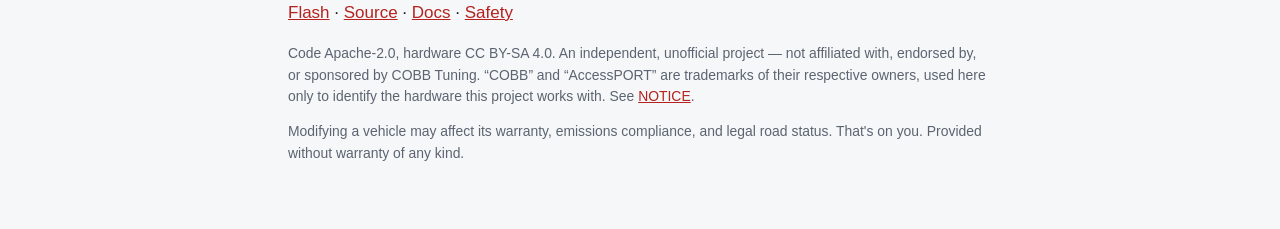
==== commit 1848ccf2: "Document what the button actually does The BOOT button has three gestures and none of them were writ" ====
--- a/web/site/index.html
+++ b/web/site/index.html
@@ -209,6 +209,26 @@
   </figure>
 
   <section>
+    <h2>One button, three things</h2>
+    <p>
+      There is a single button on the case, and the one worth knowing is the
+      double-press: it puts a Wi-Fi QR code on the little screen when the
+      Sidecar is running its own hotspot, so you scan it and you're on. If it
+      has joined your home or shop network instead, the same double-press shows
+      its <code>revlink-&lt;id&gt;.local</code> address rather than a QR.
+    </p>
+    <p>
+      Holding it for two seconds shuts the Sidecar down properly — it cancels
+      whatever is running, unmounts the card, and sleeps, so you can unplug it
+      without wondering whether you just corrupted something.
+    </p>
+    <p class="fine">
+      Both of those need the optional screen fitted. Without one it still runs
+      and still shuts down on a hold; there's just nowhere to draw a QR code.
+    </p>
+  </section>
+
+  <section>
     <h2>What it deliberately doesn't do</h2>
     <p>
       This reads and writes <em>files</em>. It is not a tuning tool, and it is
@@ -245,7 +265,8 @@
         <a href="https://amzn.to/4gxIFfp" rel="sponsored nofollow noopener">Anker Nano</a>.
       </li>
       <li>
-        Optional: a 1.3&Prime; SH1106 OLED for status at a glance —
+        Optional: a 1.3&Prime; SH1106 OLED for status at a glance, and for the
+        button trick below —
         <a href="https://amzn.to/46BiJJQ" rel="sponsored nofollow noopener">the SPI one</a>, not I2C.
       </li>
       <li>
